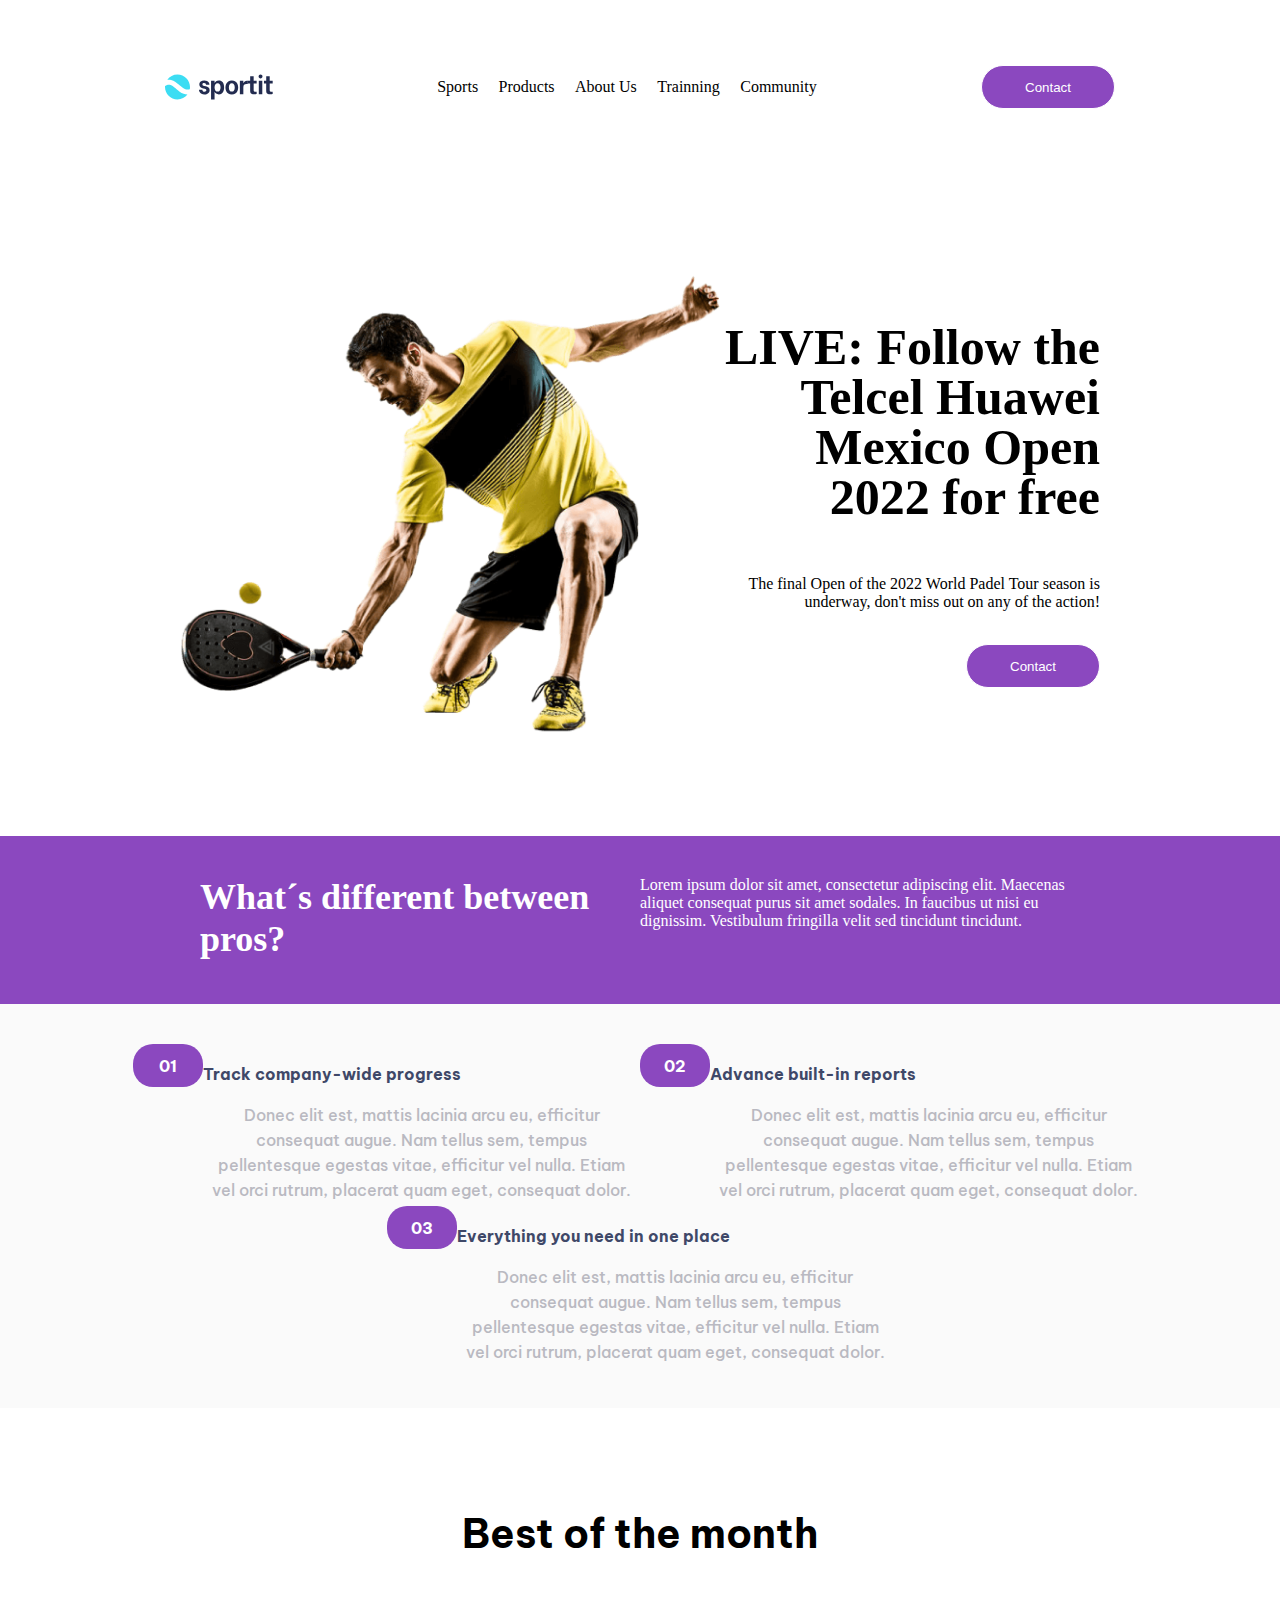
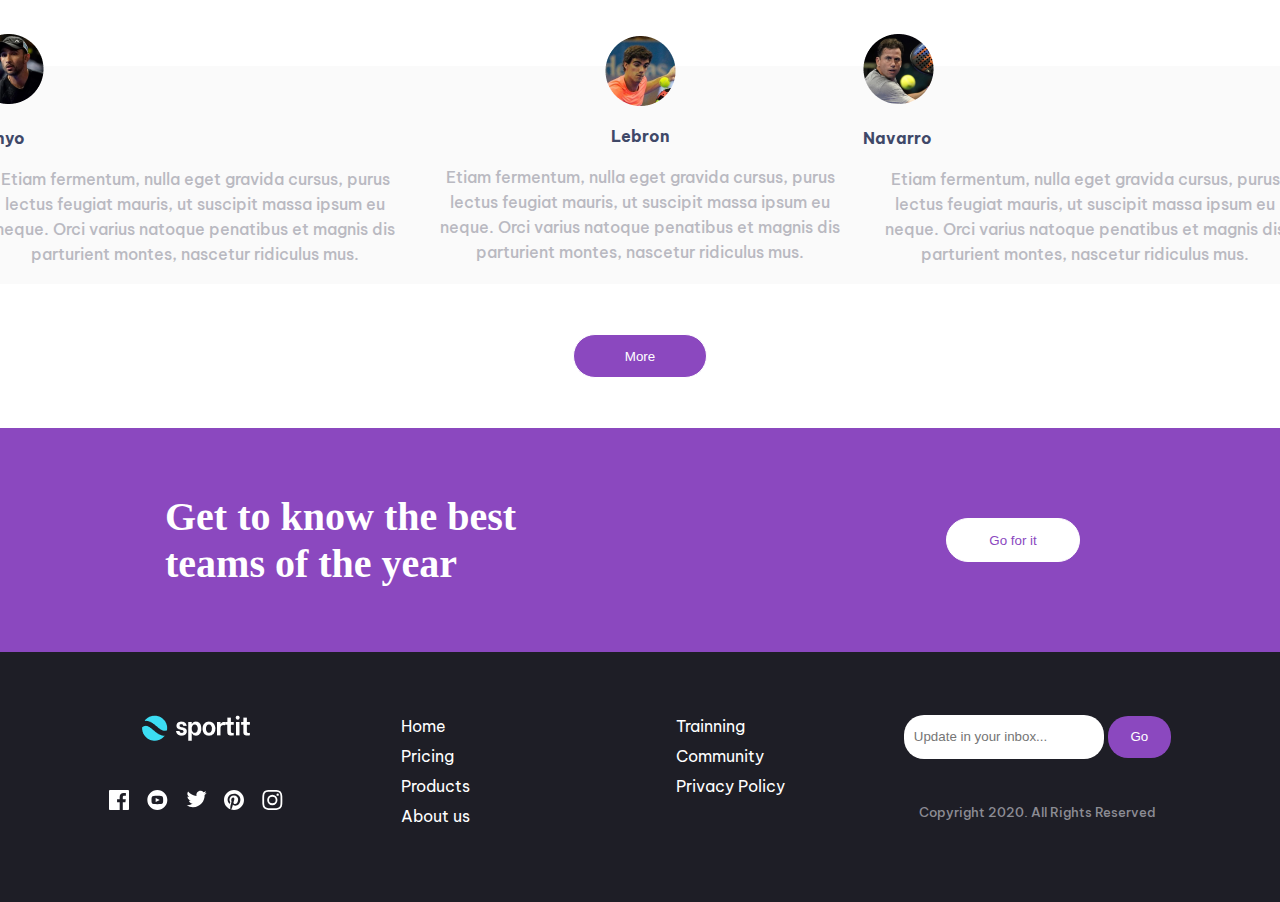
==== Entregable/index.html @ df06ac4d "Footer versión final" ====
<!DOCTYPE html>
<html lang="en">
<head>
    <meta charset="UTF-8">
    <meta name="viewport" content="width=device-width, initial-scale=1.0">
    <link rel="stylesheet" href="./css/style.css">
    <title>Proyecto</title>
    <link rel="preconnect" href="https://fonts.googleapis.com">
<link rel="preconnect" href="https://fonts.gstatic.com" crossorigin>
<link href="https://fonts.googleapis.com/css2?family=Be+Vietnam+Pro:ital,wght@0,100;0,200;0,300;0,400;0,500;0,600;0,700;0,800;0,900;1,100;1,200;1,300;1,400;1,500;1,600;1,700;1,800;1,900&family=Inter&display=swap" rel="stylesheet">
</head>
<body>
    <header>
        <img src="./img/logo.svg" alt="logo sportit">
        <nav>
            <ul class="nav_sitio">
                <li><a href="" class="items-nav">Sports</a></li>
                <li><a href="" class="items-nav">Products</a></li>
                <li><a href="" class="items-nav">About Us</a></li>
                <li><a href="" class="items-nav">Trainning</a></li>
                <li><a href="" class="items-nav">Community</a></li>
            </ul>
        </nav>
        <button> Contact </button>
    </header>
    <!--            Main            -->
    <main>
        <!--            "Sección 1"         -->
        <section class="seccion1">
            <img src="./img/padel-intro.png" alt="jugador">
            <div>
                <h1>LIVE: Follow the Telcel Huawei Mexico Open 2022 for free </h1>
                <p>The final Open of the 2022 World Padel Tour season is underway, don't miss out on any of the action!</p>
                <button> Contact </button>
            </div>
        </section>
        <!--            "Sección 2"         -->
        <section class="seccion2">
            <h2>What´s different between pros?</h2>
            <p>Lorem ipsum dolor sit amet, consectetur adipiscing elit. Maecenas aliquet consequat purus sit amet sodales. In faucibus ut nisi eu dignissim. Vestibulum fringilla velit sed tincidunt tincidunt.</p>
        </section>
        <!--            "Sección 3"         -->
        <section class="seccion3">
            <article>
                <span>01</span>
                <div>
                    <h3>Track company-wide progress</h3>
                    <p>Donec elit est, mattis lacinia arcu eu, efficitur consequat augue. Nam tellus sem, tempus pellentesque egestas vitae, efficitur vel nulla. Etiam vel orci rutrum, placerat quam eget, consequat dolor.</p>
                </div>
            </article>
            <article>
                <span>02</span>
                <div>
                    <h3>Advance built-in reports</h3>
                    <p>Donec elit est, mattis lacinia arcu eu, efficitur consequat augue. Nam tellus sem, tempus pellentesque egestas vitae, efficitur vel nulla. Etiam vel orci rutrum, placerat quam eget, consequat dolor.</p>
                </div>
            </article>
            <article>
                <span>03</span>
                <div>
                    <h3>Everything you need in one place</h3>
                    <p>Donec elit est, mattis lacinia arcu eu, efficitur consequat augue. Nam tellus sem, tempus pellentesque egestas vitae, efficitur vel nulla. Etiam vel orci rutrum, placerat quam eget, consequat dolor.</p>
                </div>
            </article>
        </section>
        <!--            "Sección 4"         -->
        <section class="seccion4">
            <h2>Best of the month</h2>
            <div class="articulos">
                <article class="sanyo">
                    <img src="./img/avatar-sanyo.png" alt="Foto Sanyo">
                    <div class="rectangulo"></div>
                    <h3>Sanyo</h3>
                    <p>Etiam fermentum, nulla eget gravida cursus, purus lectus feugiat mauris, ut suscipit massa ipsum eu neque. Orci varius natoque penatibus et magnis dis parturient montes, nascetur ridiculus mus.</p>
                </article>
                <article class="lebron">
                    <img src="./img/avatar.lebron.png" alt="Foto Lebron">
                    <div class="rectangulo"></div>
                    <h3>Lebron</h3>
                    <p>Etiam fermentum, nulla eget gravida cursus, purus lectus feugiat mauris, ut suscipit massa ipsum eu neque. Orci varius natoque penatibus et magnis dis parturient montes, nascetur ridiculus mus.</p>
                </article>
                <article class="navarro">
                    <img src="./img/avatar-navarro.png" alt="Foto Navarro">
                    <div class="rectangulo"></div>
                    <h3>Navarro</h3>
                    <p>Etiam fermentum, nulla eget gravida cursus, purus lectus feugiat mauris, ut suscipit massa ipsum eu neque. Orci varius natoque penatibus et magnis dis parturient montes, nascetur ridiculus mus.</p>
                </article>
            </div>
            <button>More</button>
        </section>
        <!--            "Sección 5"         -->
        <section class="seccion5">
            <h2>Get to know the best teams of the year</h2>
            <button>Go for it</button>
        </section>
    </main>
    <!--            Footer          -->
    <footer>
        <section class="footer_section" id="suscription">
            <form action="/registro" method="post">
                <input type="text" name="suscription" placeholder="Update in your inbox...">
                <button type="submit">Go</button>
            </form>
        </section>
        <section class="footer_section" id="mapa_sitio">
            <ul type="none">
                <li><a href="" class="item_mapa">Home</a></li>
                <li><a href="" class="item_mapa">Pricing</a></li>
                <li><a href="" class="item_mapa">Products</a></li>
                <li><a href="" class="item_mapa">About us</a></li>
                <li><a href="" class="item_mapa">Trainning</a></li>
                <li><a href="" class="item_mapa">Community</a></li>
                <li><a href="" class="item_mapa">Privacy Policy</a></li>
            </ul>
        </section>
        <section class="footer_section" id="redes_sociales">
            <ul type="none">
                <li><a href=""><img src="./img/icon-facebook.svg" alt="Logo Facebook"></a></li>
                <li><a href=""><img src="./img/icon-youtube.svg" alt="Logo Youtube"></a></li>
                <li><a href=""><img src="./img/icon-twitter.svg" alt="Logo Twitter"></a></li>
                <li><a href=""><img src="./img/icon-pinterest.svg" alt="Logo Pinterest"></a></li>
                <li><a href=""><img src="./img/icon-instagram.svg" alt="Logo Instagram"></a></li>
            </ul>
        </section>
        <section class="footer_section" id="logo_footer">
            <img src="./img/logo-blanco.png" alt="Logo Sportit">
        </section>
        <section class="footer_section" id="copyright">
            Copyright 2020. All Rights Reserved
        </section>
    </footer>
</body>
</html>
---- Entregable/css/style.css ----
*{
    box-sizing: border-box;
    margin: 0;
    padding: 0;
}

/*Header*/

header{
    align-items: center;
    display: flex;
    justify-content: space-between;
    padding: 65px 165px ;
    text-align: center;
}

.nav_sitio{
    float: right;
    list-style: none;
}

nav ul{
    display: flex;
    list-style: none;
    justify-content: space-around;
    width: 400px;
}

nav ul li{
    display: inline-block;
    margin: 0px 5px;
}

.items-nav{
    color: black;
    text-decoration: none;
}

.items-nav:hover{
    opacity: 50%;
}

button{
    background-color: #8B48BF;
    border: 1px solid white;
    border-radius: 50px;
    color: white;
    cursor: pointer;
    height: 44px;
    width: 134px;
}

/*Boby*/

/*Sección 1*/

.seccion1{
    align-items: center;
    display: flex;
    justify-content: space-between;
    padding: 100px 180px;
}

.seccion1 div{
    align-items: center;
    display: grid;
    height: 400px;  
    justify-items: right;
    text-align: right;
    width: 450px;
}

h1{
    font-size: 50px;
    line-height: 50px;
    margin-bottom: 20px;
}

.seccion1 div h4{
    font-size: 1rem;
    line-height: 26px;
    margin-bottom: 20px;
}

/*Sección 2*/

.seccion2{
    background-color: #8B48BF;
    display: flex;
    color: #FFFF;
    justify-content: space-between;
    padding: 40px 200px;
}

.seccion2 p{
    height: 88px;
    text-align: left;
    width: 450px;
}

.seccion2 h2{
    height: 88px;
    font-size: 36px;
    width: 450px;
}

/*Sección 3*/

.seccion3{
    background-color: #FAFAFA;
    display: flex;
    flex-wrap: wrap;
    justify-content: center;
    padding: 40px 0px;
}

.seccion3 article{
    display: flex;
    flex-direction: row;
    flex-wrap: wrap;
}

.seccion3 span{
    align-items: center;
    background-color: #8B48BF;
    border-radius: 20px;
    color: white;
    display: flex;
    font-family: 'Be Vietnam Pro', sans-serif;
    font-style: normal;
    font-weight: 700;
    height: 43px;
    justify-content: center;
    width: 70px;
}

.seccion3 div{
    height: 162px;
    width: 437px;
}

/*Sección 4*/

.seccion4{
    align-items: center;
    display: flex;
    flex-direction: column;
    margin-top: 100px;
}

.seccion4 h2{
    font-family: 'Be Vietnam Pro', sans-serif;
    font-size: 40px;
}

.articulos{
    display: flex;
    margin-top: 75px;
    position: relative;
}

.seccion4 div article{
    align-items: center;
    display: flex;
    flex-direction: column;
    flex-wrap: wrap;
    height: 250px;
    justify-content: end;
    width: 445px;
}

article h3{
    color: #3F4868;
    font-family: 'Be Vietnam Pro', sans-serif;
    font-size: 16px;
    font-style: normal;
    font-weight: 700;
    padding-top: 20px;
}

article p{
    color: #B9B9C1;
    font-family: 'Be Vietnam Pro', sans-serif;
    font-style: normal;
    font-weight: 500;
    line-height: 25px;
    padding: 19px 5px;
    text-align: center;
}

.rectangulo{
    background-color: #FAFAFA;
    bottom: 0px;
    height: 218px;
    position: absolute;
    width: 445px;
    z-index: -1;
}

.seccion4 button{
    margin: 50px 0px;
}

.articulos .sanyo{display: none;}

.articulos .navarro{display: none;}

/*Sección 5*/

.seccion5{
    align-items: center;
    background-color: #8B48BF;
    display: flex;
    height: 224px;
    justify-content: space-between;
}

.seccion5 h2{
    color: white;
    font-size: 40px;
    left: 165px;
    position: relative;
    width: 400px;
}

.seccion5 button{
    background-color: white;
    color: #8B48BF;
    position: relative;
    right: 200px;
}

/*Elementos del footer - Mobile first*/

footer{
    align-items: center;
    background-color: #1E1E26;
    display: flex;
    flex-direction: column;
    font-family: 'Be Vietnam Pro', sans-serif;
    padding: 40px 50px;
}

.footer_section{
    margin: 12.5px 0px;
    padding: 10px;
}

#suscription input{
    border: 0px;
    border-radius: 20px;
    height: 44px;
    padding: 10px;
    width: 45vw;
}

#suscription button{
    background-color: #8B48BF;
    border: 0px;
    border-radius: 20px;
    color: white;
    height: 42px;
    padding: 10px;
    width: 63px;
}

#mapa_sitio ul{
    align-content: space-between;
    display: flex;
    flex-direction: column;
    flex-wrap: wrap;
    height: 120px;
    width: 55vw;
}

#mapa_sitio li{
    padding-bottom: 7px;
}

.item_mapa{
    color: #FFFFFF;
    font-weight: 400;
    line-height: 23px;
    text-decoration: none;
}

#redes_sociales ul{
    display: flex;
    justify-content: space-between;
    width: 65vw;
}

#copyright{
    color: #8C8C94;
    font-size: 12.5px;
    font-weight: 500;
    margin-bottom: 0px;
}

/*Responsive*/
/*First Mobile*/

/*Laptop en adelante*/

@media (min-width: 769px){
    /*Sección 4*/

    .articulos .navarro{display: block;}

    .articulos .sanyo{display: block;}

    /*Footer*/
    footer{
        flex-wrap: wrap;
        height: 250px;
    }

    #logo_footer{
        order: 1;
    }

    #redes_sociales{
        order: 2;
    }

    #redes_sociales ul{
        width: 174px;
    }

    #mapa_sitio{
        order: 3;
    }

    #mapa_sitio ul{
        width: 30vw;
    }

    #suscription{
        order: 4;
    }

    #suscription input{
        width: 200px;
    }

    #copyright{
        order: 5;
    }
}
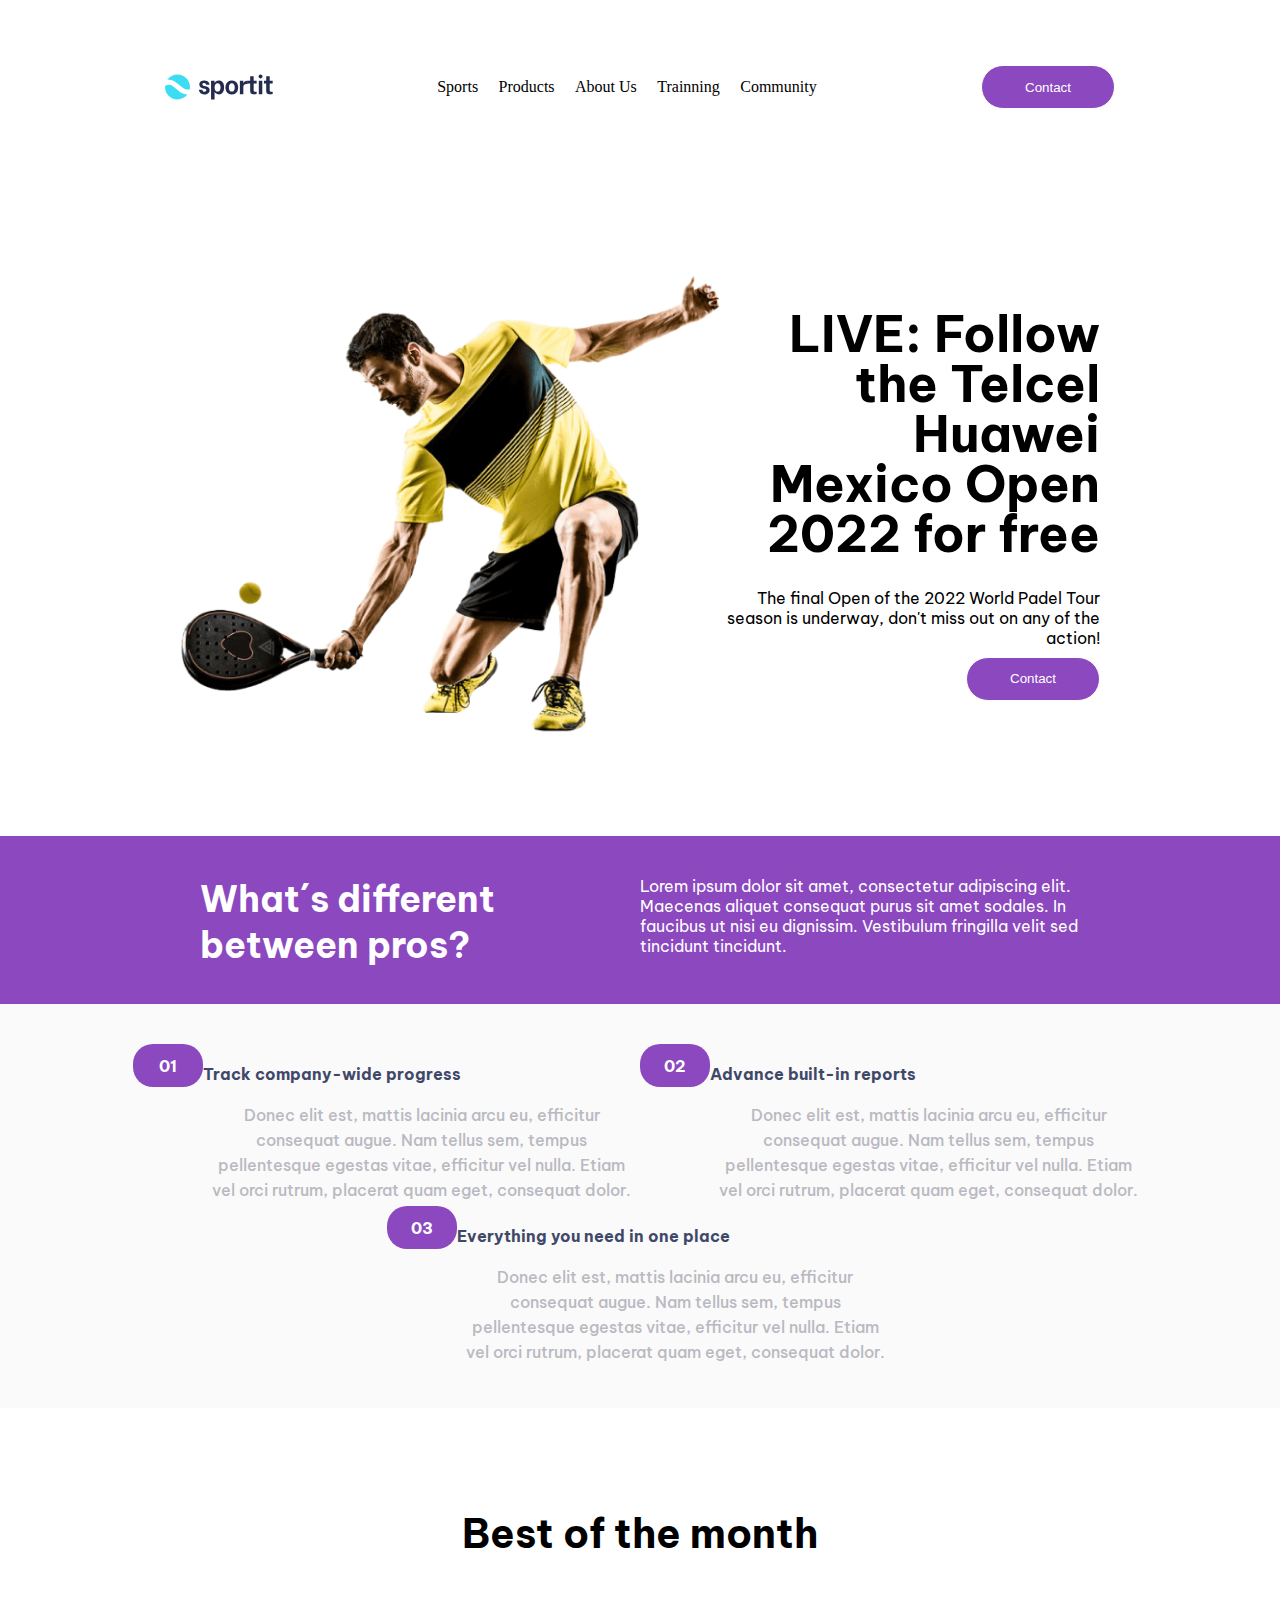
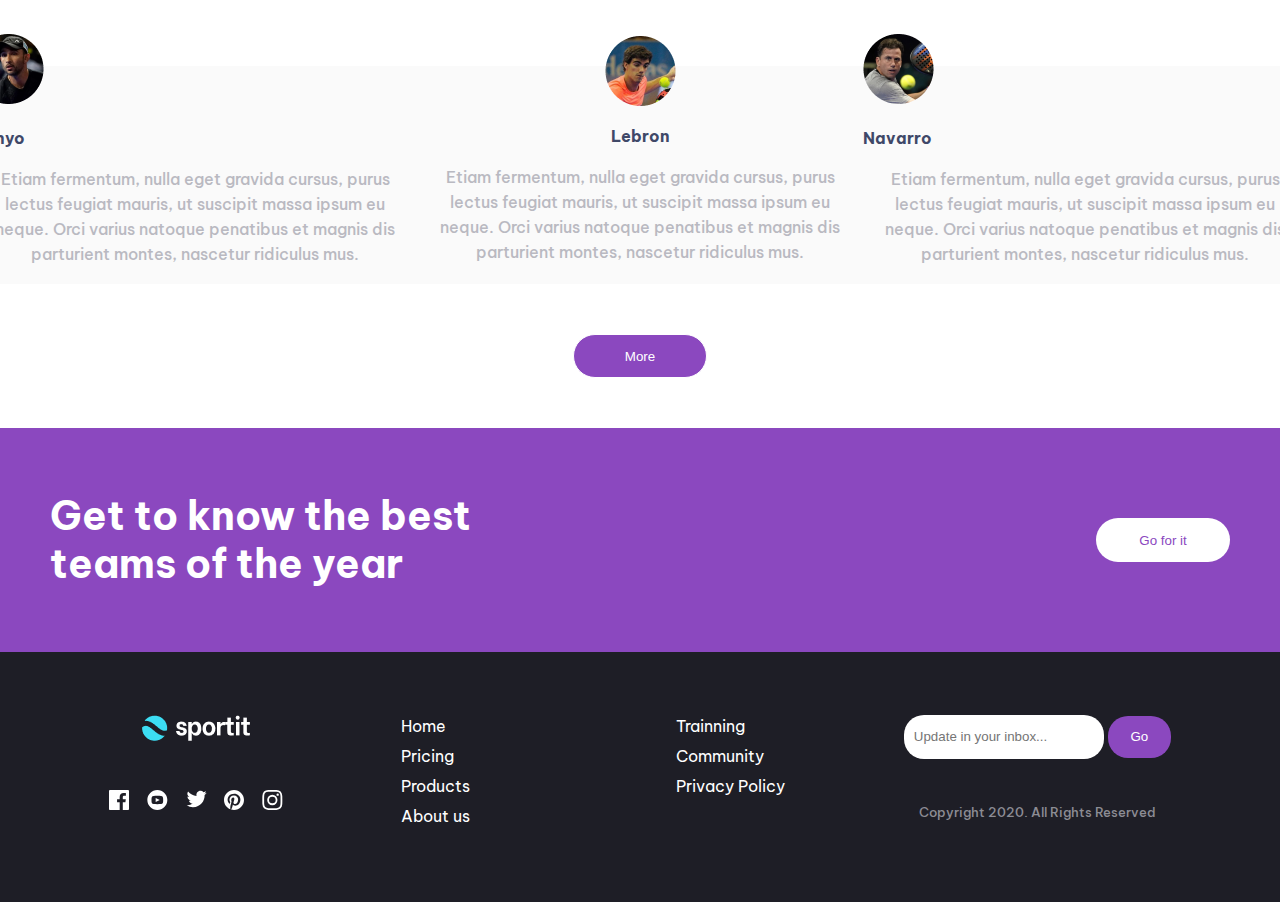
==== commit 901b4261: "Sección 5 versión final" ====
--- a/Entregable/index.html
+++ b/Entregable/index.html
@@ -89,8 +89,8 @@
             <button>More</button>
         </section>
         <!--            "Sección 5"         -->
-        <section class="seccion5">
-            <h2>Get to know the best teams of the year</h2>
+        <section id="seccion5">
+            <h2>Get to know the <br class="quitar_br"> best <br> teams of the <br class="quitar_br"> year</h2>
             <button>Go for it</button>
         </section>
     </main>
--- a/Entregable/css/style.css
+++ b/Entregable/css/style.css
@@ -52,6 +52,10 @@
 
 /*Boby*/
 
+main{
+    font-family: 'Be Vietnam Pro', sans-serif;
+}
+
 /*Sección 1*/
 
 .seccion1{
@@ -205,29 +209,33 @@
 
 .articulos .navarro{display: none;}
 
-/*Sección 5*/
-
-.seccion5{
-    align-items: center;
-    background-color: #8B48BF;
-    display: flex;
-    height: 224px;
-    justify-content: space-between;
-}
-
-.seccion5 h2{
+/*Sección 5 - Mobile first*/
+
+#seccion5{
+    align-items: center;
+    background-color: #3CDDF3;
+    display: flex;
+    flex-direction: column;
+    height: 366px;
+    justify-content: space-between;
+    padding: 40px 50px;
+}
+
+#seccion5 h2{
     color: white;
     font-size: 40px;
-    left: 165px;
-    position: relative;
-    width: 400px;
-}
-
-.seccion5 button{
-    background-color: white;
-    color: #8B48BF;
-    position: relative;
-    right: 200px;
+    font-weight: 700;
+    line-height: 48px;
+    text-align: center;
+}
+
+#seccion5 button{
+    background-color: #232C50;
+    border: 0px;
+    border-radius: 25px;
+    color: #FFFFFF;
+    height: 44px;
+    width: 134px;
 }
 
 /*Elementos del footer - Mobile first*/
@@ -309,6 +317,27 @@
 
     .articulos .sanyo{display: block;}
 
+    /*Sección 5*/
+    
+    #seccion5{
+        background-color: #8B48BF;
+        flex-direction: row;
+        height: 224px;
+    }
+
+    #seccion5 h2{
+        text-align: left;
+    }
+
+    .quitar_br{
+        display: none;
+    }
+    
+    #seccion5 button{
+        background-color: #FFF;
+        color: #8B48BF;
+    }
+
     /*Footer*/
     footer{
         flex-wrap: wrap;
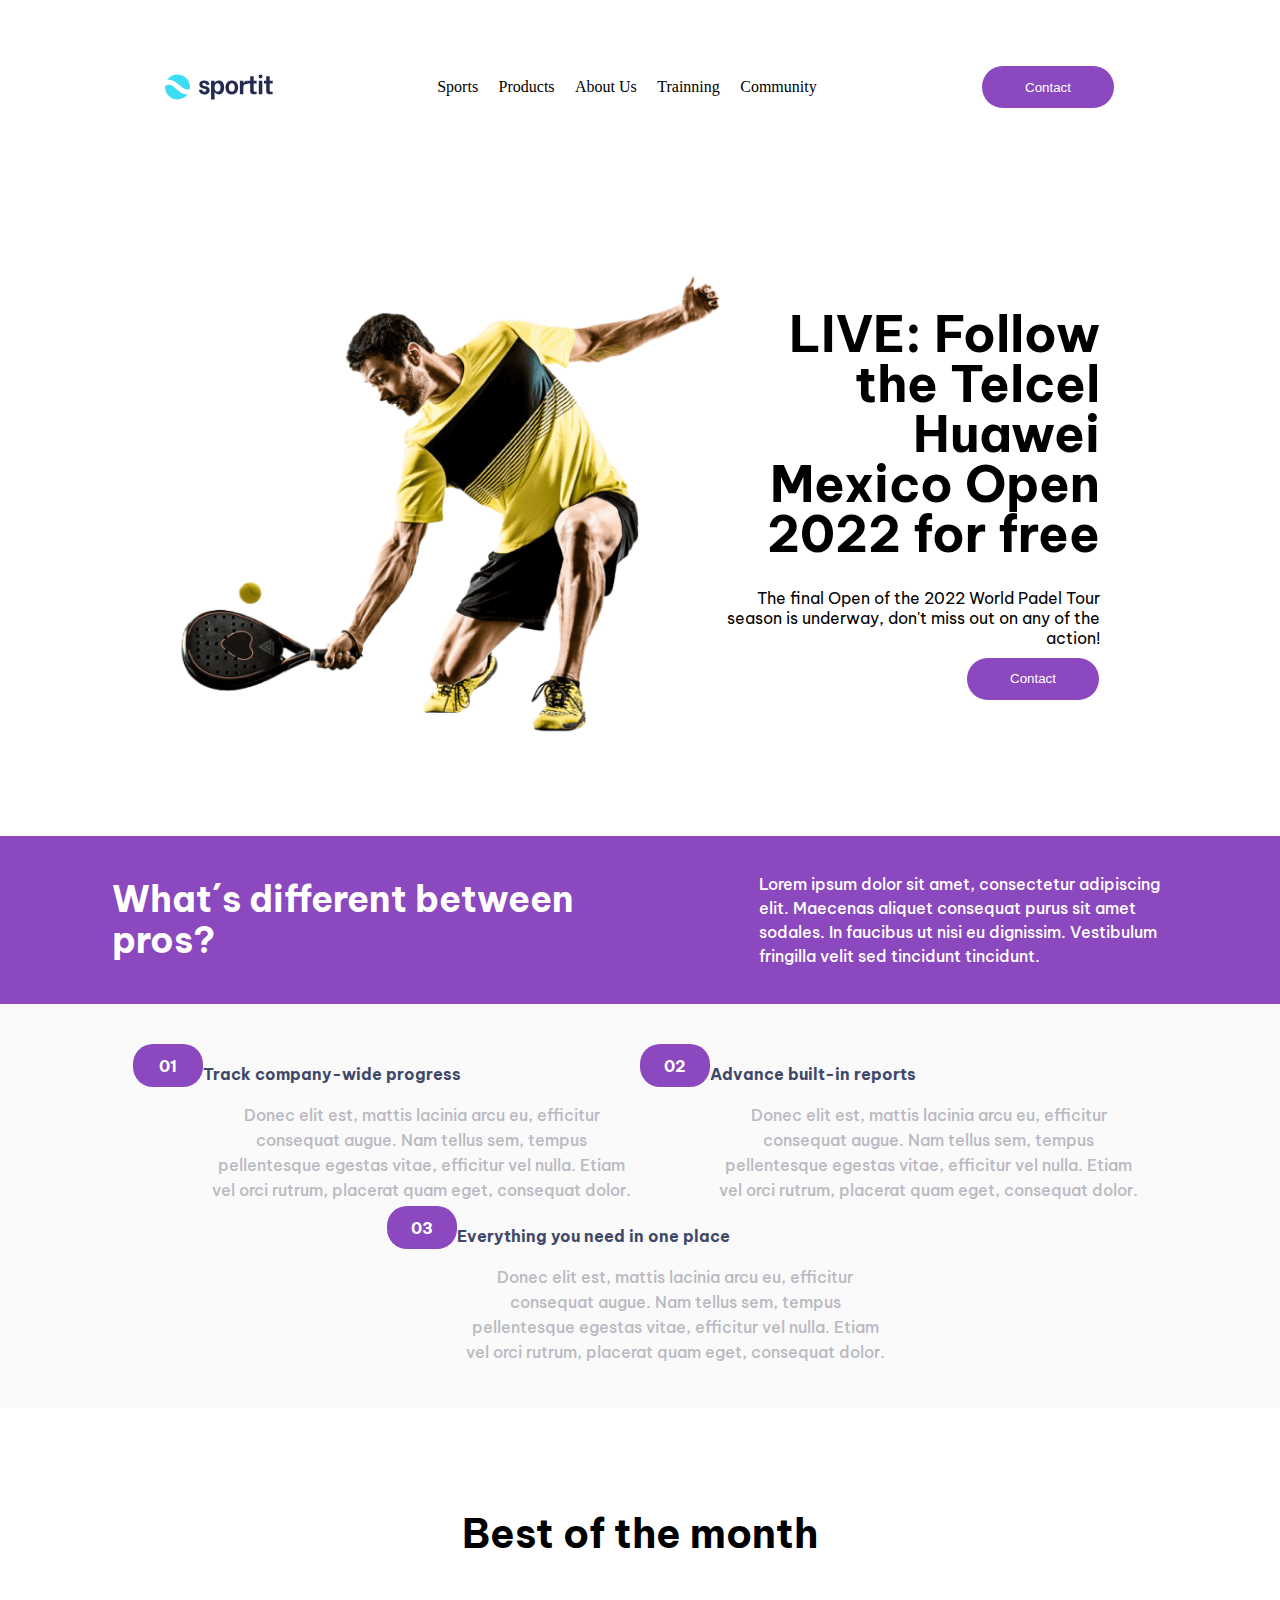
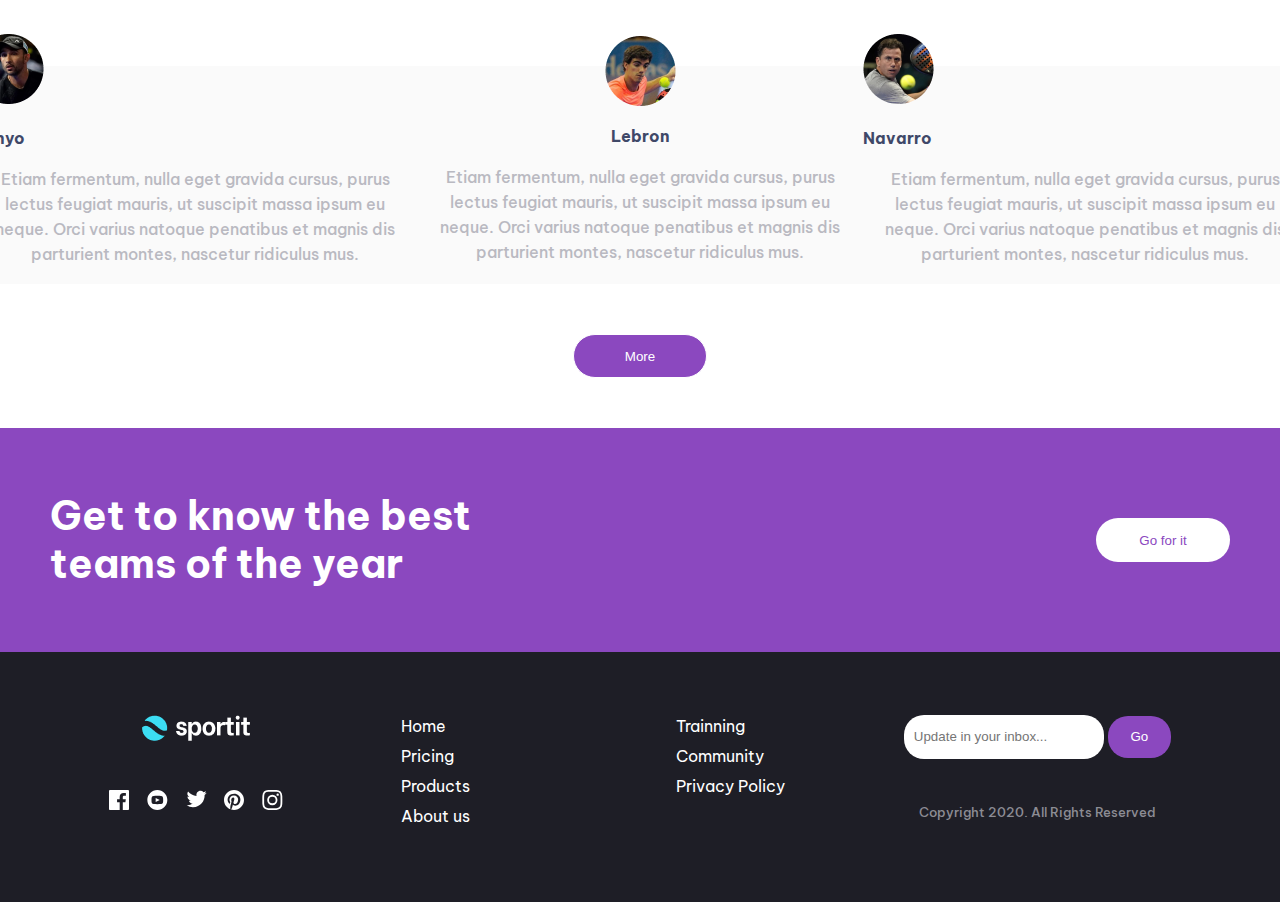
==== commit ba1c6e57: "Sección 2 versión final" ====
--- a/Entregable/index.html
+++ b/Entregable/index.html
@@ -3,11 +3,11 @@
 <head>
     <meta charset="UTF-8">
     <meta name="viewport" content="width=device-width, initial-scale=1.0">
+    <title>Proyecto</title>
     <link rel="stylesheet" href="./css/style.css">
-    <title>Proyecto</title>
     <link rel="preconnect" href="https://fonts.googleapis.com">
-<link rel="preconnect" href="https://fonts.gstatic.com" crossorigin>
-<link href="https://fonts.googleapis.com/css2?family=Be+Vietnam+Pro:ital,wght@0,100;0,200;0,300;0,400;0,500;0,600;0,700;0,800;0,900;1,100;1,200;1,300;1,400;1,500;1,600;1,700;1,800;1,900&family=Inter&display=swap" rel="stylesheet">
+    <link rel="preconnect" href="https://fonts.gstatic.com" crossorigin>
+    <link href="https://fonts.googleapis.com/css2?family=Be+Vietnam+Pro:wght@400;500;600;700&display=swap" rel="stylesheet">
 </head>
 <body>
     <header>
@@ -35,9 +35,10 @@
             </div>
         </section>
         <!--            "Sección 2"         -->
-        <section class="seccion2">
-            <h2>What´s different between pros?</h2>
-            <p>Lorem ipsum dolor sit amet, consectetur adipiscing elit. Maecenas aliquet consequat purus sit amet sodales. In faucibus ut nisi eu dignissim. Vestibulum fringilla velit sed tincidunt tincidunt.</p>
+        <section id="seccion2">
+            <h2>What´s different <br class="quitar_br"> between <br class="computadora_br"> pros?</h2>
+            <p id="p_computadora">Lorem ipsum dolor sit amet, consectetur adipiscing elit. Maecenas aliquet consequat purus sit amet sodales. In faucibus ut nisi eu dignissim. Vestibulum fringilla velit sed tincidunt tincidunt.</p>
+            <p id="p_mobil">Manage provides all the functionality your teas needs, without the complexity. Our software is tailor-made for modern digital product teams</p>
         </section>
         <!--            "Sección 3"         -->
         <section class="seccion3">
--- a/Entregable/css/style.css
+++ b/Entregable/css/style.css
@@ -86,26 +86,35 @@
     margin-bottom: 20px;
 }
 
-/*Sección 2*/
-
-.seccion2{
-    background-color: #8B48BF;
-    display: flex;
-    color: #FFFF;
+/*Sección 2 - Mobile first*/
+
+#seccion2{
+    background-color: #3CDDF3;
+    color: #FFF;
+    display: flex;
+    flex-direction: column;
+    height: 306px;
     justify-content: space-between;
-    padding: 40px 200px;
-}
-
-.seccion2 p{
-    height: 88px;
-    text-align: left;
-    width: 450px;
-}
-
-.seccion2 h2{
-    height: 88px;
+    padding: 40px 20px;
+}
+
+#seccion2 h2{
     font-size: 36px;
-    width: 450px;
+    font-weight: 700;
+    line-height: 115%;
+}
+
+#seccion2 p{
+    font-weight: 500;
+    line-height: 150%;
+}
+
+.computadora_br{
+    display: none;
+}
+
+#p_computadora{
+    display: none;
 }
 
 /*Sección 3*/
@@ -311,6 +320,36 @@
 /*Laptop en adelante*/
 
 @media (min-width: 769px){
+    /*Sección 2*/
+    
+    #seccion2{
+        align-items: center;
+        background-color: #8B48BF;
+        flex-direction: row;
+        height: 168px;
+        justify-content: space-around;
+    }
+
+    #seccion2 p{
+        width: 33%;
+    }
+
+    #seccion2 .quitar_br{
+        display: none;
+    }
+    
+    .computadora_br{
+        display: block;
+    }
+
+    #p_computadora{
+        display: block;
+    }
+
+    #p_mobil{
+        display: none;
+    }
+
     /*Sección 4*/
 
     .articulos .navarro{display: block;}
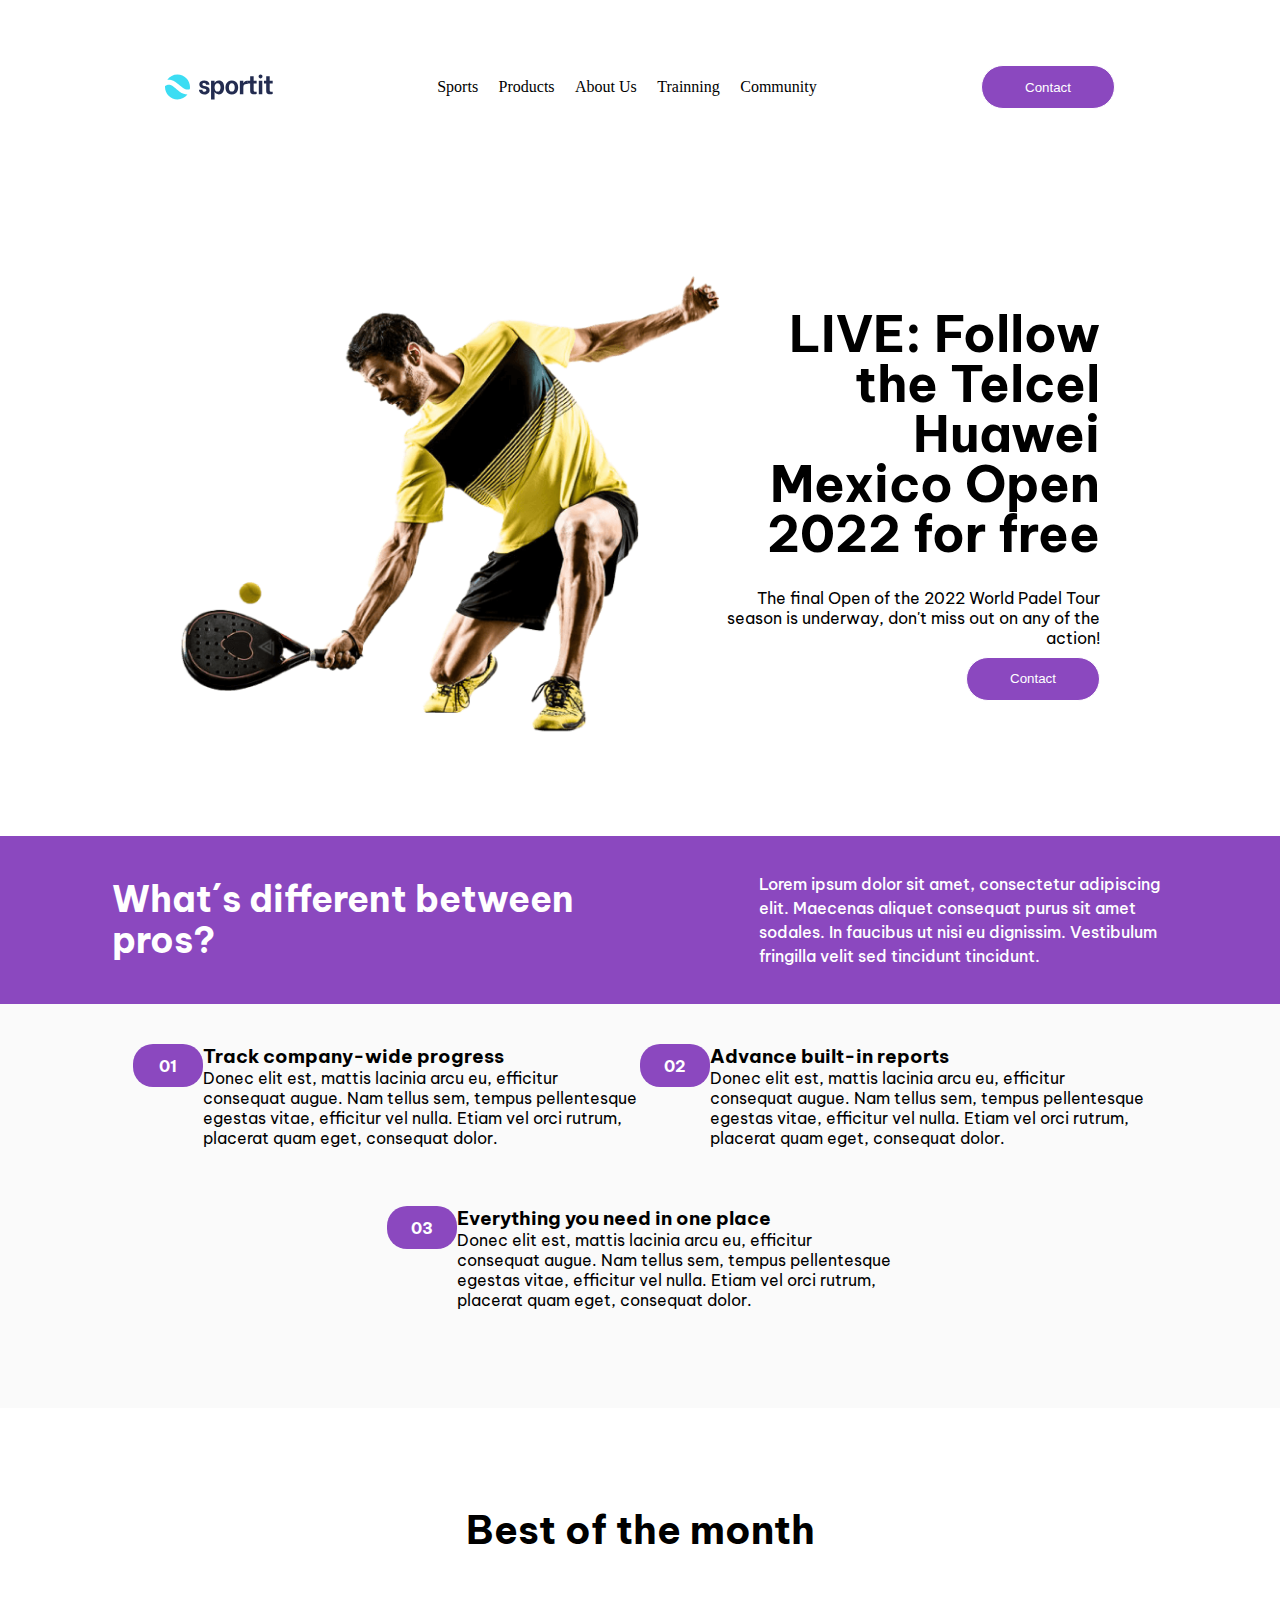
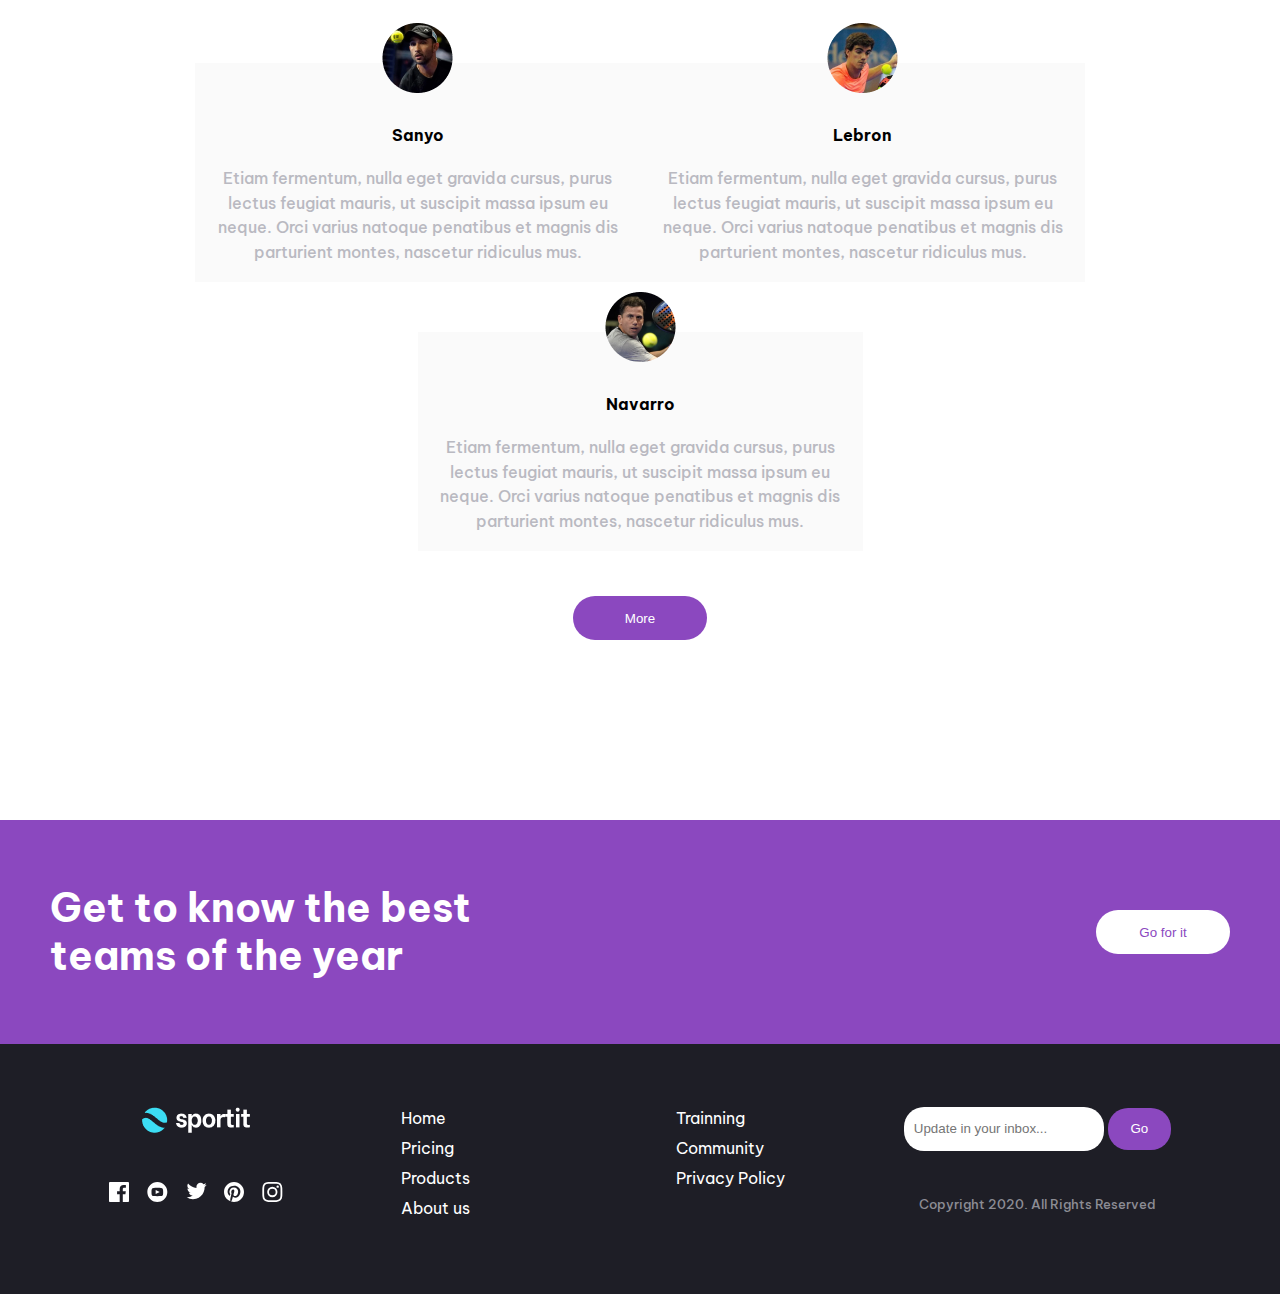
==== commit aed61559: "Sección 4 versión final" ====
--- a/Entregable/index.html
+++ b/Entregable/index.html
@@ -65,28 +65,25 @@
             </article>
         </section>
         <!--            "Sección 4"         -->
-        <section class="seccion4">
+        <section id="seccion4">
             <h2>Best of the month</h2>
-            <div class="articulos">
-                <article class="sanyo">
-                    <img src="./img/avatar-sanyo.png" alt="Foto Sanyo">
-                    <div class="rectangulo"></div>
+            <section id="articulos">
+                <article class="articulo_oculto">
                     <h3>Sanyo</h3>
                     <p>Etiam fermentum, nulla eget gravida cursus, purus lectus feugiat mauris, ut suscipit massa ipsum eu neque. Orci varius natoque penatibus et magnis dis parturient montes, nascetur ridiculus mus.</p>
+                    <img src="./img/avatar-sanyo.png" alt="Rostro Sanyo">
                 </article>
-                <article class="lebron">
-                    <img src="./img/avatar.lebron.png" alt="Foto Lebron">
-                    <div class="rectangulo"></div>
+                <article>
                     <h3>Lebron</h3>
                     <p>Etiam fermentum, nulla eget gravida cursus, purus lectus feugiat mauris, ut suscipit massa ipsum eu neque. Orci varius natoque penatibus et magnis dis parturient montes, nascetur ridiculus mus.</p>
+                    <img src="./img/avatar.lebron.png" alt="Rostro Lebron">
                 </article>
-                <article class="navarro">
-                    <img src="./img/avatar-navarro.png" alt="Foto Navarro">
-                    <div class="rectangulo"></div>
+                <article class="articulo articulo_oculto">
                     <h3>Navarro</h3>
                     <p>Etiam fermentum, nulla eget gravida cursus, purus lectus feugiat mauris, ut suscipit massa ipsum eu neque. Orci varius natoque penatibus et magnis dis parturient montes, nascetur ridiculus mus.</p>
+                    <img src="./img/avatar-navarro.png" alt="Rostro Navarro">
                 </article>
-            </div>
+            </section>
             <button>More</button>
         </section>
         <!--            "Sección 5"         -->
--- a/Entregable/css/style.css
+++ b/Entregable/css/style.css
@@ -152,71 +152,73 @@
     width: 437px;
 }
 
-/*Sección 4*/
-
-.seccion4{
-    align-items: center;
-    display: flex;
-    flex-direction: column;
-    margin-top: 100px;
-}
-
-.seccion4 h2{
-    font-family: 'Be Vietnam Pro', sans-serif;
-    font-size: 40px;
-}
-
-.articulos{
-    display: flex;
-    margin-top: 75px;
+/*Sección 4 - Mobile first*/
+
+#seccion4{
+    align-items: center;
+    display: flex;
+    flex-direction: column;
+}
+
+#seccion4 h2{
+    font-size: 39px;
+    font-weight: 700;
+    padding-top: 58px;
+    padding-bottom: 59px;
+    text-align: center;
+}
+
+#articulos{
+    display: flex;
+    flex-wrap: wrap;
+    justify-content: center;
+}
+
+#seccion4 .articulo_oculto{
+    display: none;
+}
+
+#seccion4 article{
+    align-items: center;
+    background-color: #FAFAFA;
+    display: flex;
+    flex-direction: column;
+    height: 219px;
+    justify-content: flex-end;
+    margin-top: 50px;
     position: relative;
-}
-
-.seccion4 div article{
-    align-items: center;
-    display: flex;
-    flex-direction: column;
-    flex-wrap: wrap;
-    height: 250px;
-    justify-content: end;
-    width: 445px;
-}
-
-article h3{
-    color: #3F4868;
-    font-family: 'Be Vietnam Pro', sans-serif;
+    width: 90vw;
+}
+
+#seccion4 article img{
+    position: absolute;
+    top: -40px;
+}
+
+#seccion4 article h3{
     font-size: 16px;
-    font-style: normal;
     font-weight: 700;
-    padding-top: 20px;
-}
-
-article p{
+    padding-bottom: 4px;
+}
+
+#seccion4 article p{
     color: #B9B9C1;
-    font-family: 'Be Vietnam Pro', sans-serif;
-    font-style: normal;
     font-weight: 500;
-    line-height: 25px;
-    padding: 19px 5px;
+    line-height: 155%;
+    padding: 17px 21px;
     text-align: center;
 }
 
-.rectangulo{
-    background-color: #FAFAFA;
-    bottom: 0px;
-    height: 218px;
-    position: absolute;
-    width: 445px;
-    z-index: -1;
-}
-
-.seccion4 button{
-    margin: 50px 0px;
-}
-
-.articulos .sanyo{display: none;}
-
-.articulos .navarro{display: none;}
+#seccion4 button{
+    background-color: #8B48BF;
+    border: 0px;
+    border-radius: 25px;
+    color: #FFFFFF;
+    height: 44px;
+    margin-bottom: 58px;
+    margin-top: 45px;
+    width: 134px;
+}
 
 /*Sección 5 - Mobile first*/
 
@@ -352,9 +354,21 @@
 
     /*Sección 4*/
 
-    .articulos .navarro{display: block;}
-
-    .articulos .sanyo{display: block;}
+    #seccion4 .articulo_oculto{
+        display: inline-flex;
+    }
+
+    #seccion4 article{
+        width: 445px;
+    }
+
+    #seccion4 h2{
+        padding-top: 97px;
+    }
+
+    #seccion4 button{
+        margin-bottom: 180px;
+    }
 
     /*Sección 5*/
     
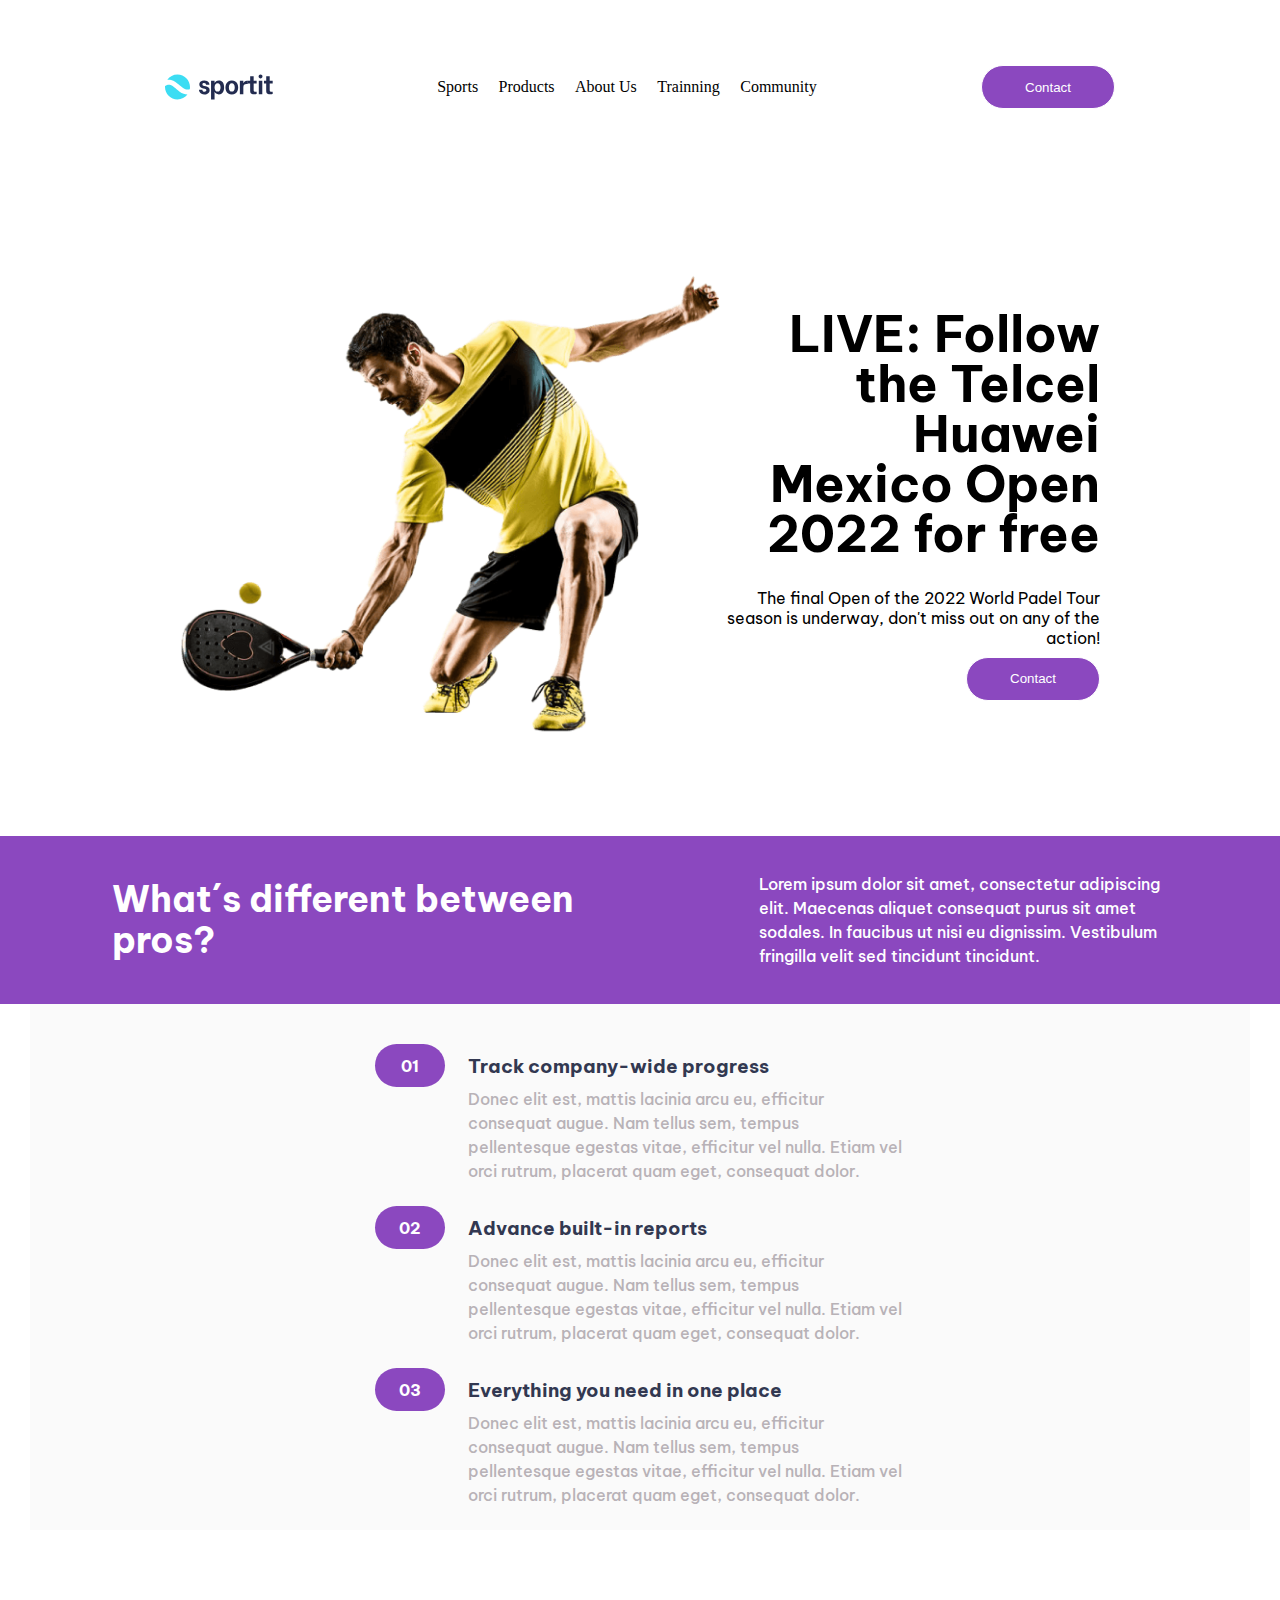
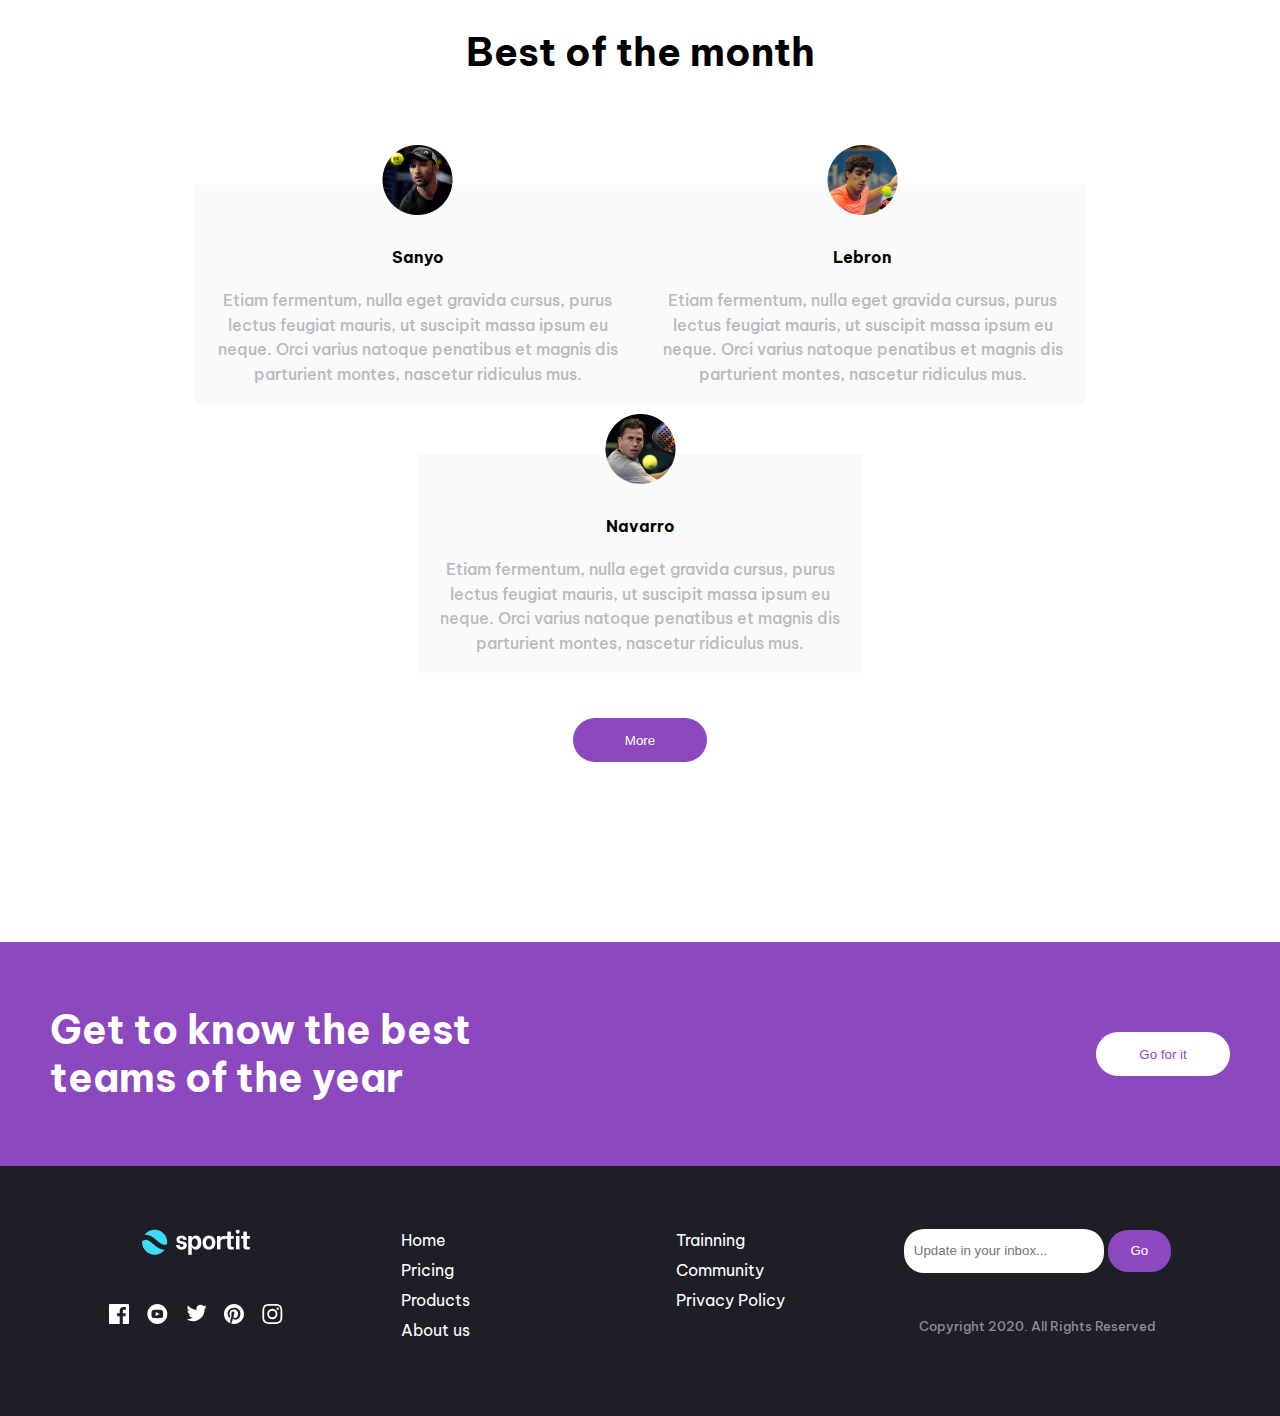
==== commit 7b1527a8: "Sección 3 versión final" ====
--- a/Entregable/index.html
+++ b/Entregable/index.html
@@ -41,27 +41,21 @@
             <p id="p_mobil">Manage provides all the functionality your teas needs, without the complexity. Our software is tailor-made for modern digital product teams</p>
         </section>
         <!--            "Sección 3"         -->
-        <section class="seccion3">
+        <section id="seccion3">
             <article>
-                <span>01</span>
-                <div>
-                    <h3>Track company-wide progress</h3>
-                    <p>Donec elit est, mattis lacinia arcu eu, efficitur consequat augue. Nam tellus sem, tempus pellentesque egestas vitae, efficitur vel nulla. Etiam vel orci rutrum, placerat quam eget, consequat dolor.</p>
-                </div>
+                <div>01</div>
+                <h3>Track company-wide progress</h3>
+                <p>Donec elit est, mattis lacinia arcu eu, efficitur consequat augue. Nam tellus sem, tempus pellentesque egestas vitae, efficitur vel nulla. Etiam vel orci rutrum, placerat quam eget, consequat dolor.</p>
             </article>
             <article>
-                <span>02</span>
-                <div>
-                    <h3>Advance built-in reports</h3>
-                    <p>Donec elit est, mattis lacinia arcu eu, efficitur consequat augue. Nam tellus sem, tempus pellentesque egestas vitae, efficitur vel nulla. Etiam vel orci rutrum, placerat quam eget, consequat dolor.</p>
-                </div>
+                <div>02</div>
+                <h3>Advance built-in reports</h3>
+                <p>Donec elit est, mattis lacinia arcu eu, efficitur consequat augue. Nam tellus sem, tempus pellentesque egestas vitae, efficitur vel nulla. Etiam vel orci rutrum, placerat quam eget, consequat dolor.</p>
             </article>
             <article>
-                <span>03</span>
-                <div>
-                    <h3>Everything you need in one place</h3>
-                    <p>Donec elit est, mattis lacinia arcu eu, efficitur consequat augue. Nam tellus sem, tempus pellentesque egestas vitae, efficitur vel nulla. Etiam vel orci rutrum, placerat quam eget, consequat dolor.</p>
-                </div>
+                <div>03</div>
+                <h3>Everything you need in one place</h3>
+                <p>Donec elit est, mattis lacinia arcu eu, efficitur consequat augue. Nam tellus sem, tempus pellentesque egestas vitae, efficitur vel nulla. Etiam vel orci rutrum, placerat quam eget, consequat dolor.</p>
             </article>
         </section>
         <!--            "Sección 4"         -->
--- a/Entregable/css/style.css
+++ b/Entregable/css/style.css
@@ -117,39 +117,54 @@
     display: none;
 }
 
-/*Sección 3*/
-
-.seccion3{
-    background-color: #FAFAFA;
-    display: flex;
-    flex-wrap: wrap;
-    justify-content: center;
-    padding: 40px 0px;
-}
-
-.seccion3 article{
-    display: flex;
-    flex-direction: row;
-    flex-wrap: wrap;
-}
-
-.seccion3 span{
+/*Sección 3 - Mobile first*/
+
+#seccion3{
+    padding-top: 65px
+}
+
+#seccion3 article{
+    align-items:end;
+    display: flex;
+    flex-direction: column;
+    position: relative;
+}
+
+#seccion3 div{
     align-items: center;
     background-color: #8B48BF;
-    border-radius: 20px;
-    color: white;
-    display: flex;
-    font-family: 'Be Vietnam Pro', sans-serif;
-    font-style: normal;
+    border: 0px;
+    border-radius: 225px;
+    color: #FFFFFF;
+    display: flex;
     font-weight: 700;
     height: 43px;
     justify-content: center;
+    position: absolute;
+    right: 80%;
+    top: 0px;
     width: 70px;
 }
 
-.seccion3 div{
-    height: 162px;
-    width: 437px;
+#seccion3 h3{
+    align-items: center;
+    background-color: rgba(139,72,191,0.3);
+    color: #323851;
+    display: flex;
+    font-weight: 700;
+    height: 43px;
+    justify-content: left;
+    padding: 0px 40px;
+    text-align: center;
+    width: 85vw;
+}
+
+#seccion3 p{
+    color: #B8B2B7;
+    font-weight: 500;
+    line-height: 150%;
+    margin: 20px 10vw;
+    padding: 10px;
 }
 
 /*Sección 4 - Mobile first*/
@@ -352,6 +367,43 @@
         display: none;
     }
 
+    /*Sección 3*/
+
+    #seccion3{
+        background-color: #FAFAFA;
+        display: flex;
+        flex-wrap: wrap;
+        justify-content: center;
+        margin: 0px 30px;
+        padding-top: 40px;
+    }
+
+    #seccion3 article{
+        align-items: flex-start;
+        height: 162px;
+        margin: 0px 50px;
+        width: 530px;
+    }
+
+    #seccion3 div{
+        left: 0px;
+    }
+
+    #seccion3 h3{
+        background-color: transparent;
+        height: 43px;
+        margin-left: 93px;
+        padding: 0px;
+        width: auto;
+    }
+
+    #seccion3 p{
+        height: auto;
+        margin: 0;
+        margin-left: 93px;
+        padding: 0;
+    }
+
     /*Sección 4*/
 
     #seccion4 .articulo_oculto{
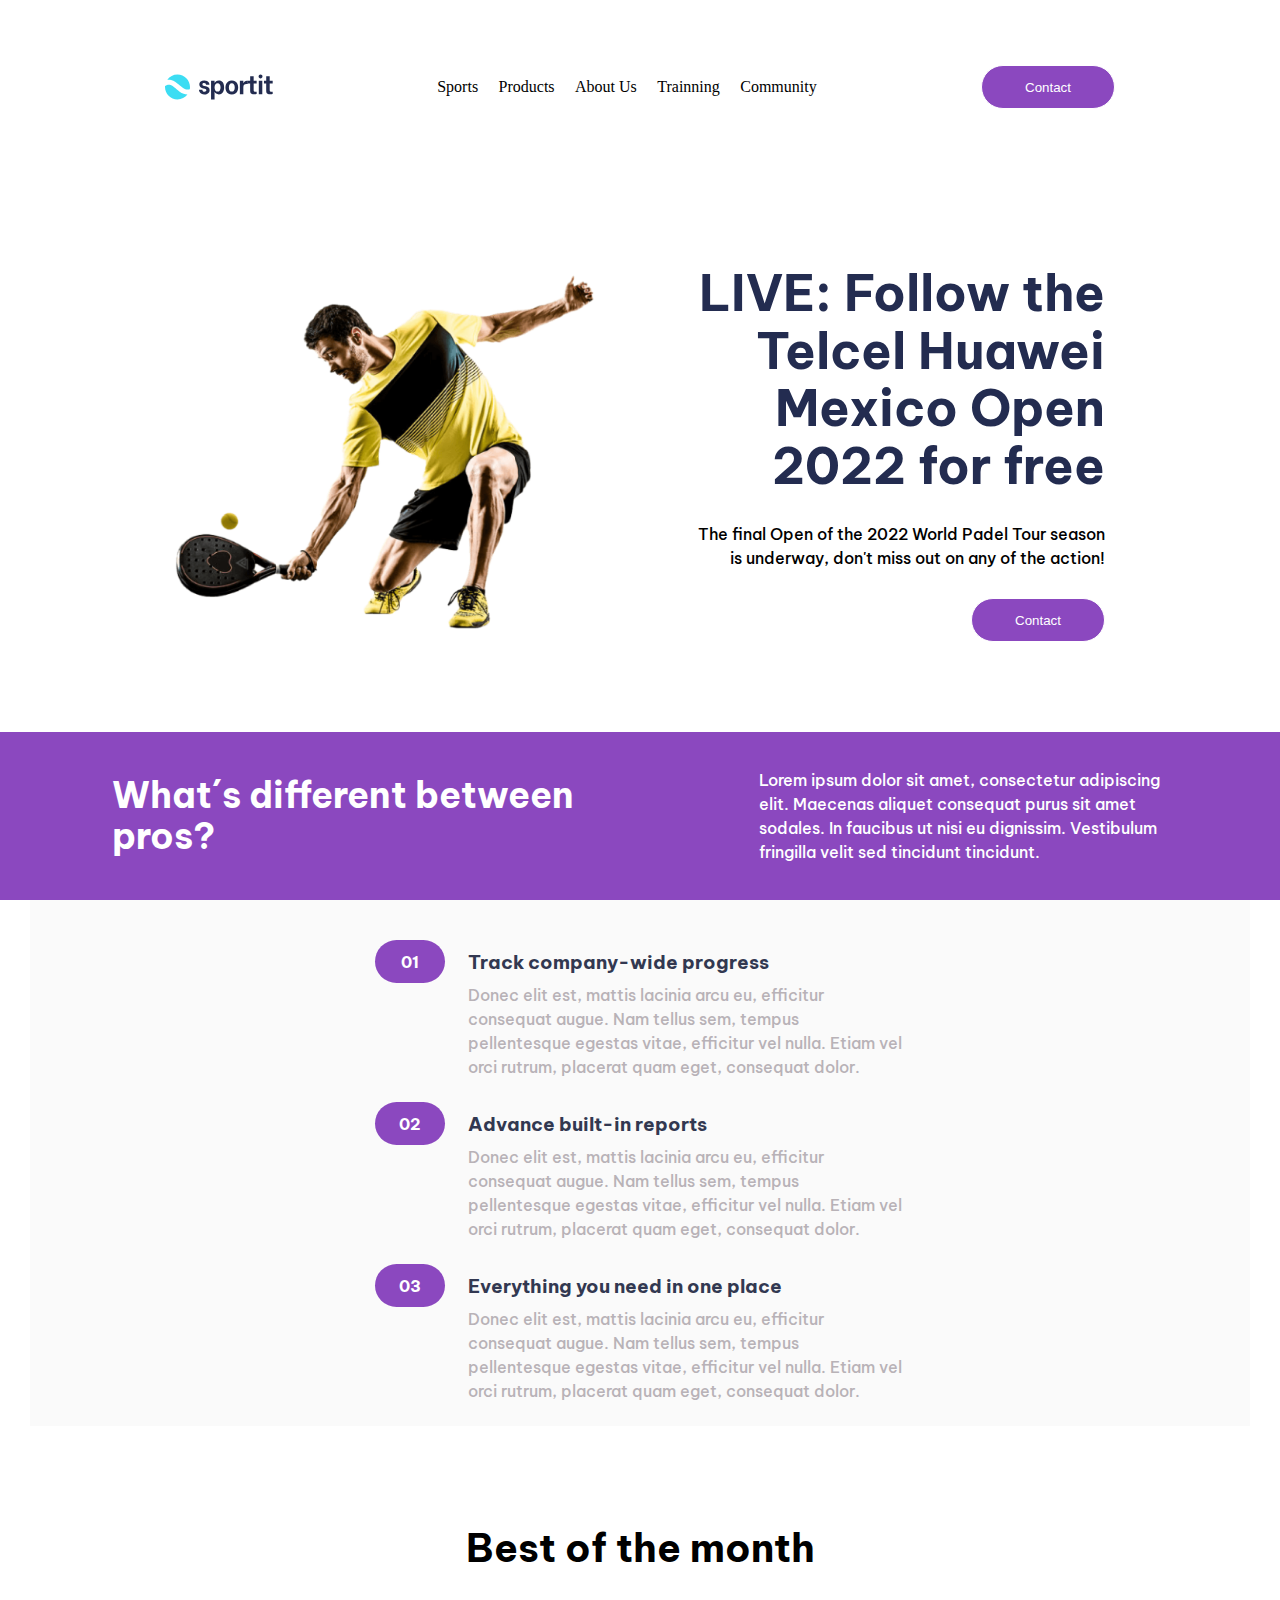
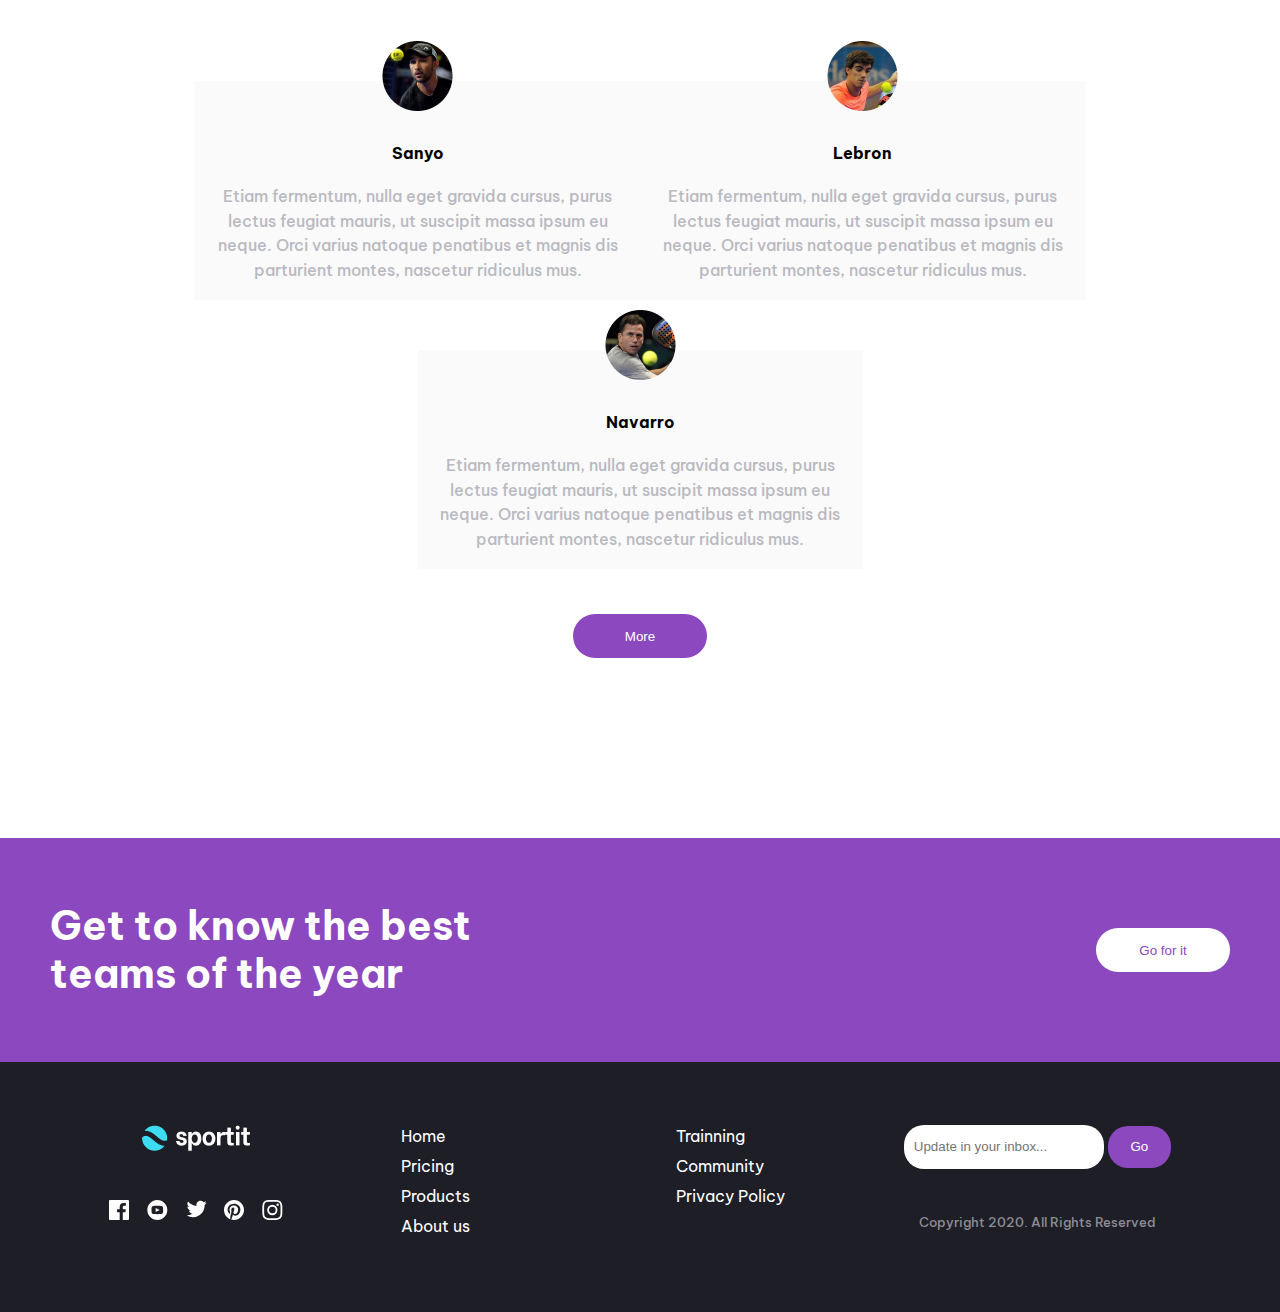
==== commit 2f2546f7: "Sección 1 versión final" ====
--- a/Entregable/index.html
+++ b/Entregable/index.html
@@ -26,7 +26,7 @@
     <!--            Main            -->
     <main>
         <!--            "Sección 1"         -->
-        <section class="seccion1">
+        <section id="seccion1">
             <img src="./img/padel-intro.png" alt="jugador">
             <div>
                 <h1>LIVE: Follow the Telcel Huawei Mexico Open 2022 for free </h1>
--- a/Entregable/css/style.css
+++ b/Entregable/css/style.css
@@ -56,34 +56,38 @@
     font-family: 'Be Vietnam Pro', sans-serif;
 }
 
-/*Sección 1*/
-
-.seccion1{
-    align-items: center;
-    display: flex;
-    justify-content: space-between;
-    padding: 100px 180px;
-}
-
-.seccion1 div{
-    align-items: center;
-    display: grid;
-    height: 400px;  
-    justify-items: right;
+/*Sección 1 - Mobile first*/
+
+#seccion1{
+    align-items: center;
+    display: flex;
+    flex-direction: column;
+    margin: 40px;
+}
+
+#seccion1 img{
+    width: 100%;
+}
+
+#seccion1 div{
+    align-items: flex-end;
+    display: flex;
+    flex-direction: column;
     text-align: right;
-    width: 450px;
-}
-
-h1{
+}
+
+#seccion1 h1{
+    color: #232C50;
     font-size: 50px;
-    line-height: 50px;
-    margin-bottom: 20px;
-}
-
-.seccion1 div h4{
-    font-size: 1rem;
-    line-height: 26px;
-    margin-bottom: 20px;
+    font-weight: 700;
+    line-height: 115%;
+    margin-bottom: 28px;
+}
+
+#seccion1 p{
+    font-weight: 500;
+    line-height: 150%;
+    margin-bottom: 28px;
 }
 
 /*Sección 2 - Mobile first*/
@@ -264,7 +268,7 @@
     width: 134px;
 }
 
-/*Elementos del footer - Mobile first*/
+/*Footer - Mobile first*/
 
 footer{
     align-items: center;
@@ -332,11 +336,28 @@
 }
 
 /*Responsive*/
-/*First Mobile*/
+/*Metodologia First Mobile*/
 
 /*Laptop en adelante*/
 
 @media (min-width: 769px){
+    
+    /*Sección 1*/
+
+    #seccion1{
+        flex-direction: row;
+        justify-content: space-between;
+        margin: 90px 175px;
+    }
+
+    #seccion1 img{
+        width: 45%;
+    }
+
+    #seccion1 div{
+        width: 45%;
+    }
+
     /*Sección 2*/
     
     #seccion2{
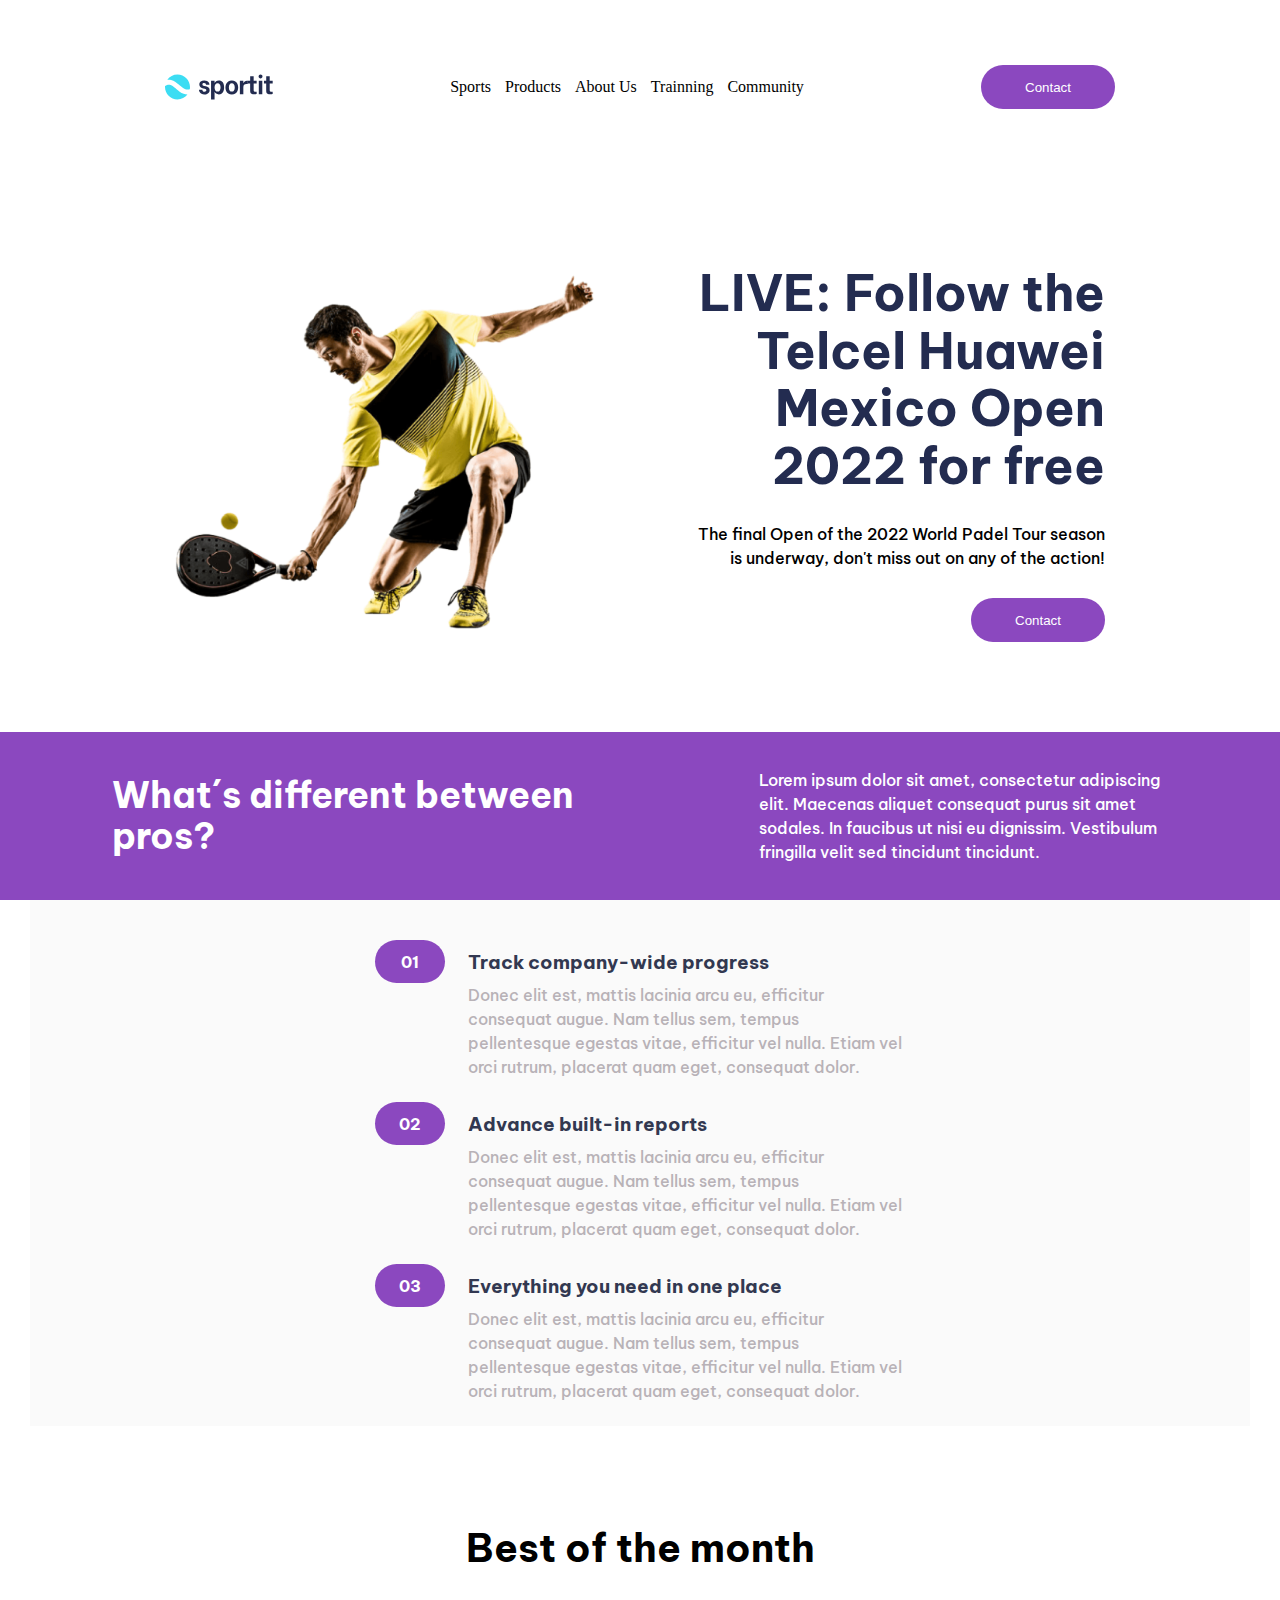
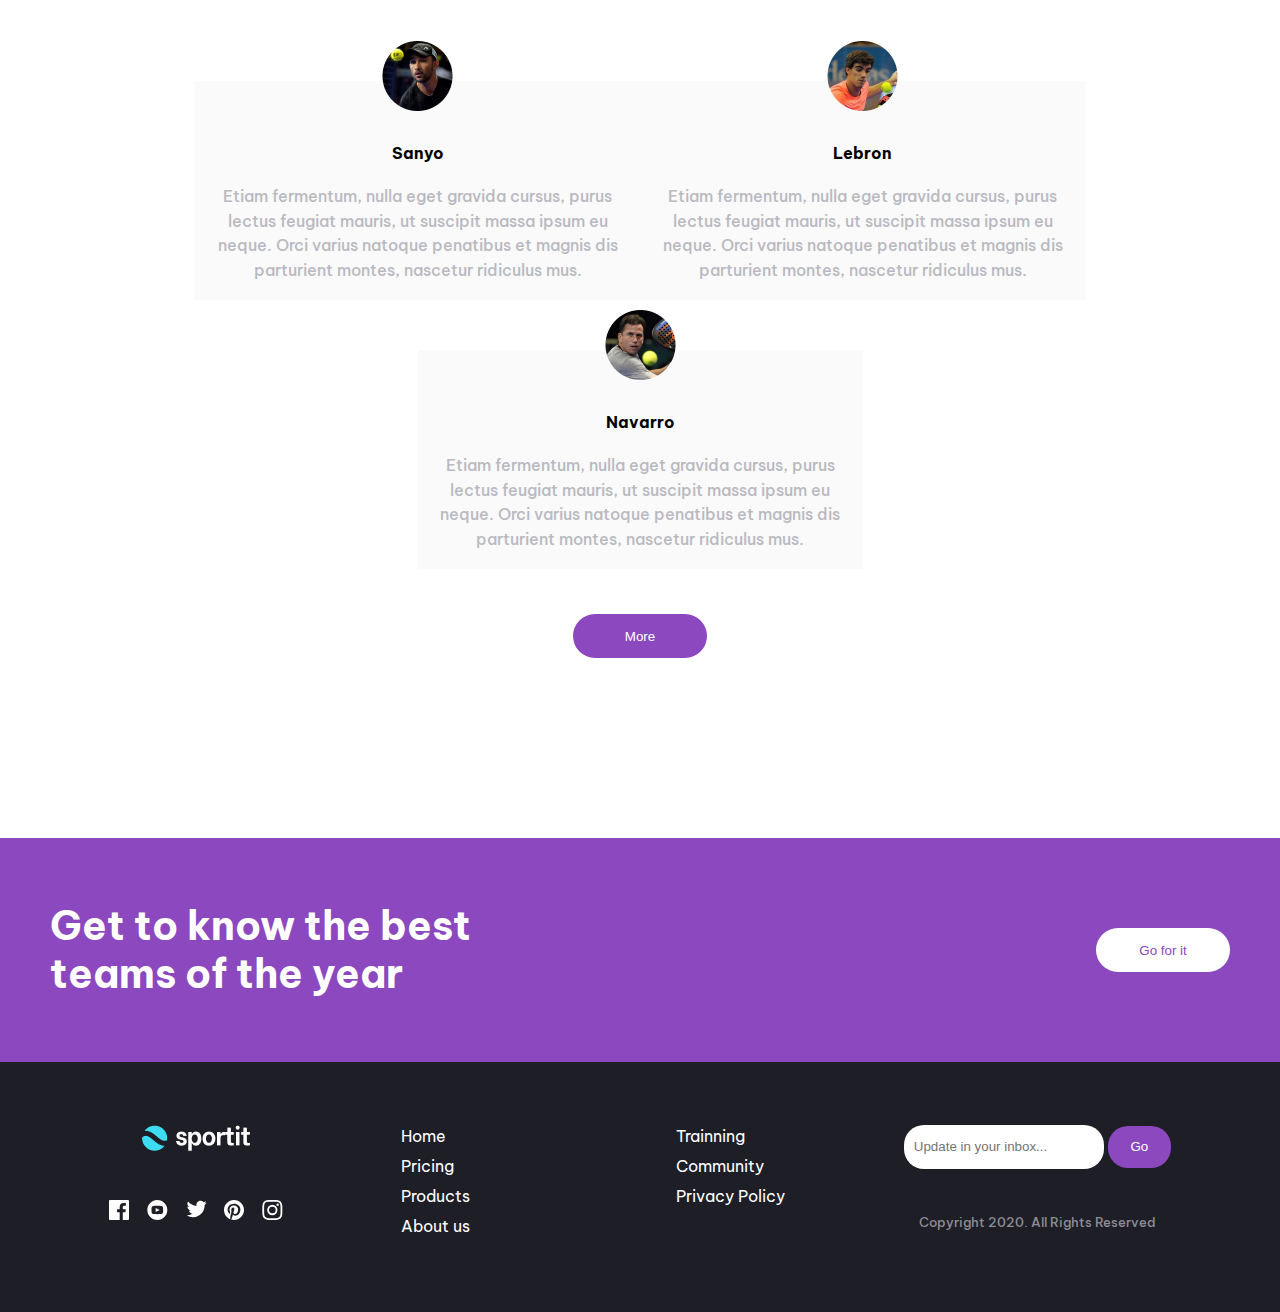
==== commit 8bd2daae: "Header versión responsive" ====
--- a/Entregable/index.html
+++ b/Entregable/index.html
@@ -22,6 +22,7 @@
             </ul>
         </nav>
         <button> Contact </button>
+        <img id="nav_mobil" src="./img/icon-hamburger.svg" alt="Menú de navegación">
     </header>
     <!--            Main            -->
     <main>
--- a/Entregable/css/style.css
+++ b/Entregable/css/style.css
@@ -9,24 +9,26 @@
 header{
     align-items: center;
     display: flex;
+    height: 140px;
     justify-content: space-between;
-    padding: 65px 165px ;
+    padding: 40px 50px;
     text-align: center;
 }
 
 .nav_sitio{
+    display: none;
     float: right;
     list-style: none;
 }
 
-nav ul{
+header nav ul{
     display: flex;
     list-style: none;
     justify-content: space-around;
     width: 400px;
 }
 
-nav ul li{
+header nav ul li{
     display: inline-block;
     margin: 0px 5px;
 }
@@ -40,54 +42,69 @@
     opacity: 50%;
 }
 
-button{
+header button{
     background-color: #8B48BF;
-    border: 1px solid white;
+    border: 0;
+    border-radius: 50px;
+    color: white;
+    cursor: pointer;
+    display: none;
+    height: 44px;
+    width: 134px;
+}
+
+#nav_mobil{
+    width: 40px;
+}
+
+/*Boby*/
+
+main{
+    font-family: 'Be Vietnam Pro', sans-serif;
+}
+
+/*Sección 1 - Mobile first*/
+
+#seccion1{
+    align-items: center;
+    display: flex;
+    flex-direction: column;
+    margin: 40px;
+}
+
+#seccion1 img{
+    width: 100%;
+}
+
+#seccion1 div{
+    align-items: flex-end;
+    display: flex;
+    flex-direction: column;
+    text-align: right;
+}
+
+#seccion1 h1{
+    color: #232C50;
+    font-size: 50px;
+    font-weight: 700;
+    line-height: 115%;
+    margin-bottom: 28px;
+}
+
+#seccion1 p{
+    font-weight: 500;
+    line-height: 150%;
+    margin-bottom: 28px;
+}
+
+#seccion1 button{
+    background-color: #8B48BF;
+    border: 0;
     border-radius: 50px;
     color: white;
     cursor: pointer;
     height: 44px;
     width: 134px;
-}
-
-/*Boby*/
-
-main{
-    font-family: 'Be Vietnam Pro', sans-serif;
-}
-
-/*Sección 1 - Mobile first*/
-
-#seccion1{
-    align-items: center;
-    display: flex;
-    flex-direction: column;
-    margin: 40px;
-}
-
-#seccion1 img{
-    width: 100%;
-}
-
-#seccion1 div{
-    align-items: flex-end;
-    display: flex;
-    flex-direction: column;
-    text-align: right;
-}
-
-#seccion1 h1{
-    color: #232C50;
-    font-size: 50px;
-    font-weight: 700;
-    line-height: 115%;
-    margin-bottom: 28px;
-}
-
-#seccion1 p{
-    font-weight: 500;
-    line-height: 150%;
-    margin-bottom: 28px;
 }
 
 /*Sección 2 - Mobile first*/
@@ -233,6 +250,7 @@
     border: 0px;
     border-radius: 25px;
     color: #FFFFFF;
+    cursor: pointer;
     height: 44px;
     margin-bottom: 58px;
     margin-top: 45px;
@@ -264,6 +282,7 @@
     border: 0px;
     border-radius: 25px;
     color: #FFFFFF;
+    cursor: pointer;
     height: 44px;
     width: 134px;
 }
@@ -297,6 +316,7 @@
     border: 0px;
     border-radius: 20px;
     color: white;
+    cursor: pointer;
     height: 42px;
     padding: 10px;
     width: 63px;
@@ -342,6 +362,25 @@
 
 @media (min-width: 769px){
     
+    /*Header*/
+
+    header{
+        height: auto;
+        padding: 65px 165px;
+    }
+    
+    .nav_sitio{
+        display: block;
+    }
+
+    header button{
+        display: block;
+    }
+
+    #nav_mobil{
+        display: none;
+    }
+
     /*Sección 1*/
 
     #seccion1{
